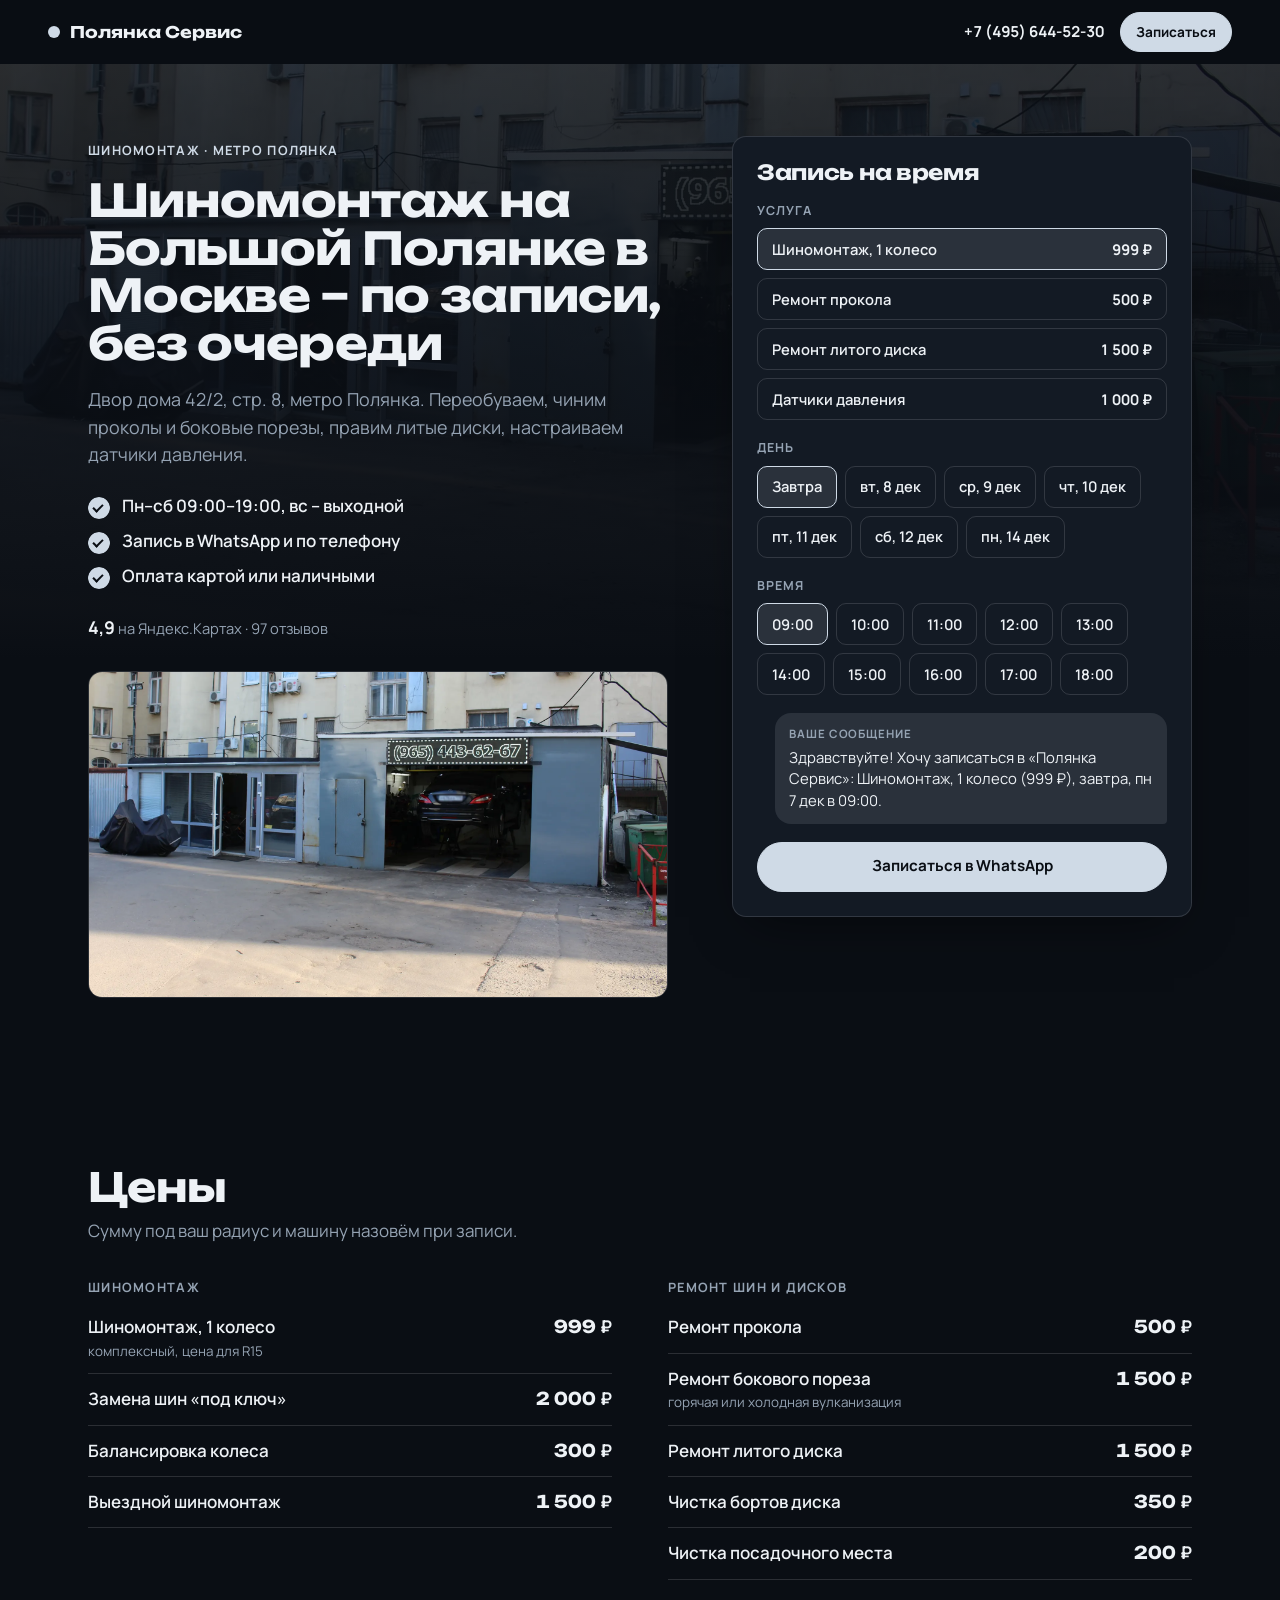
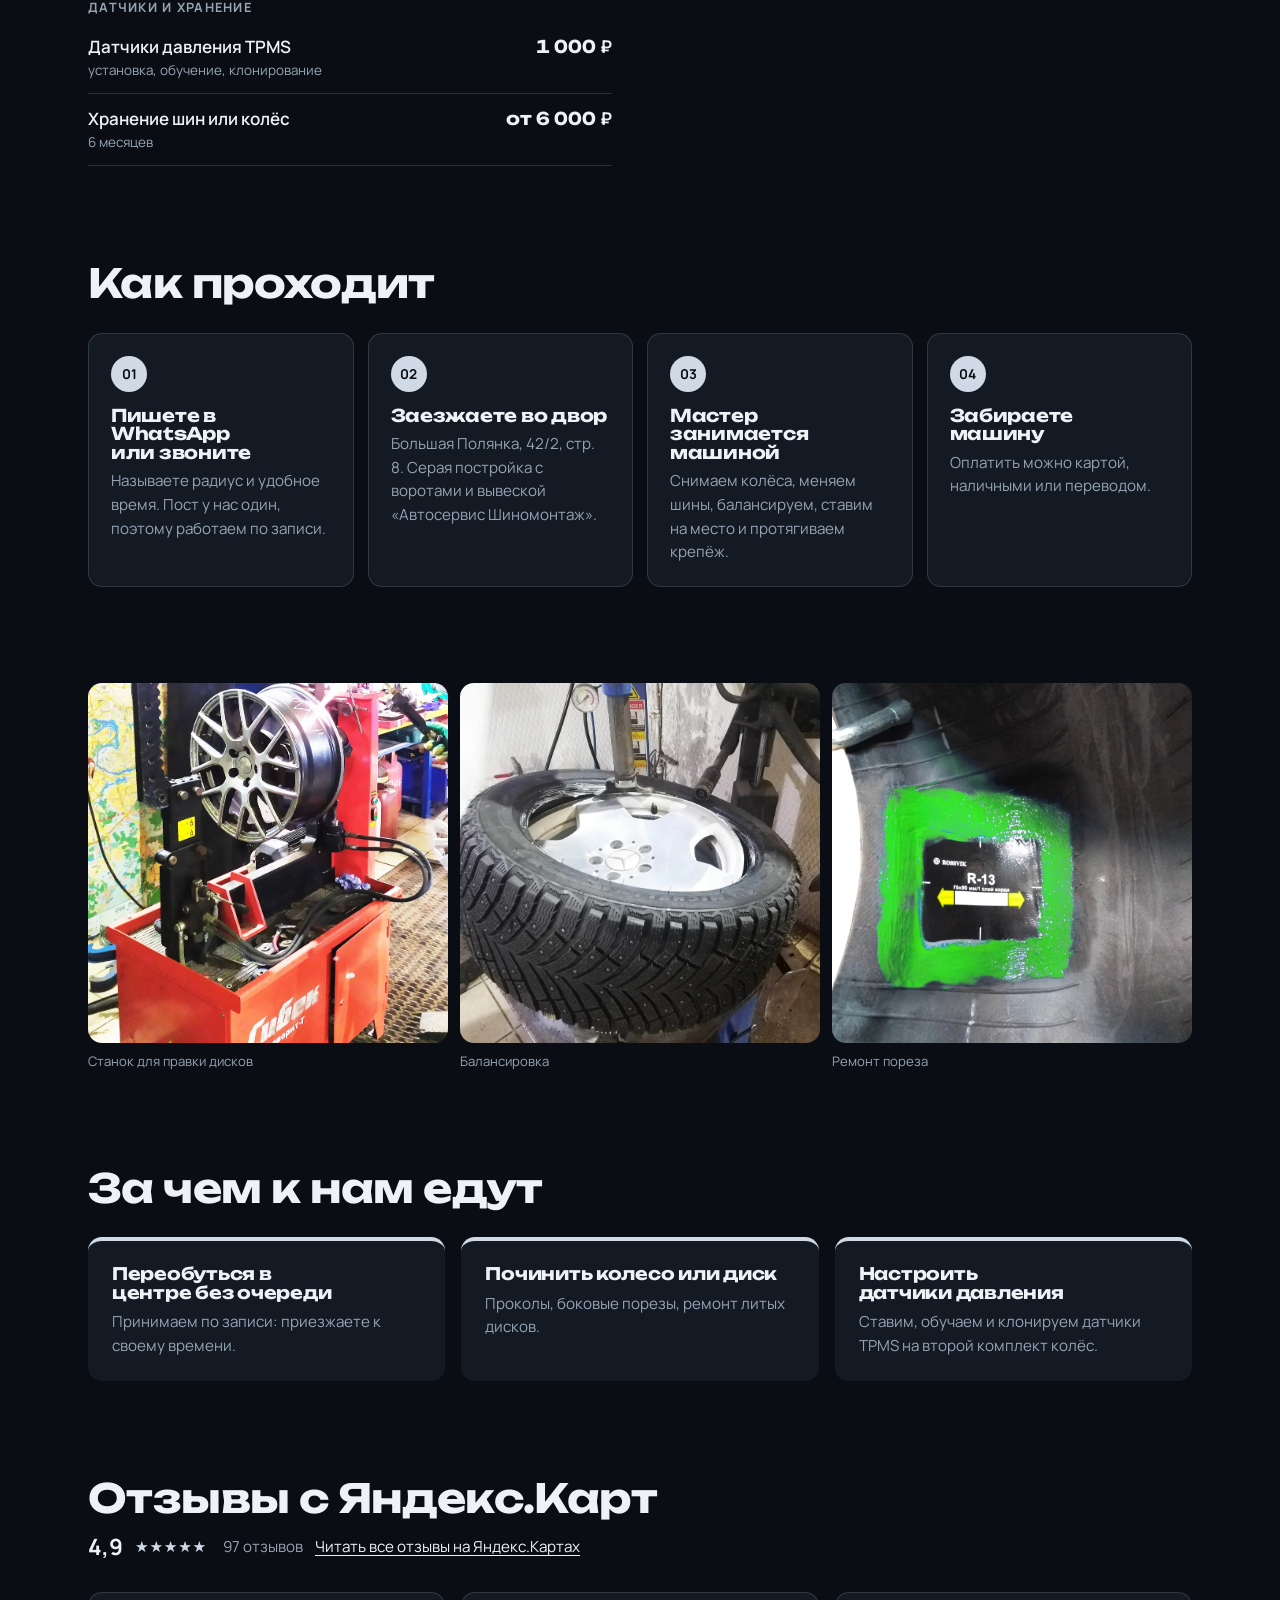
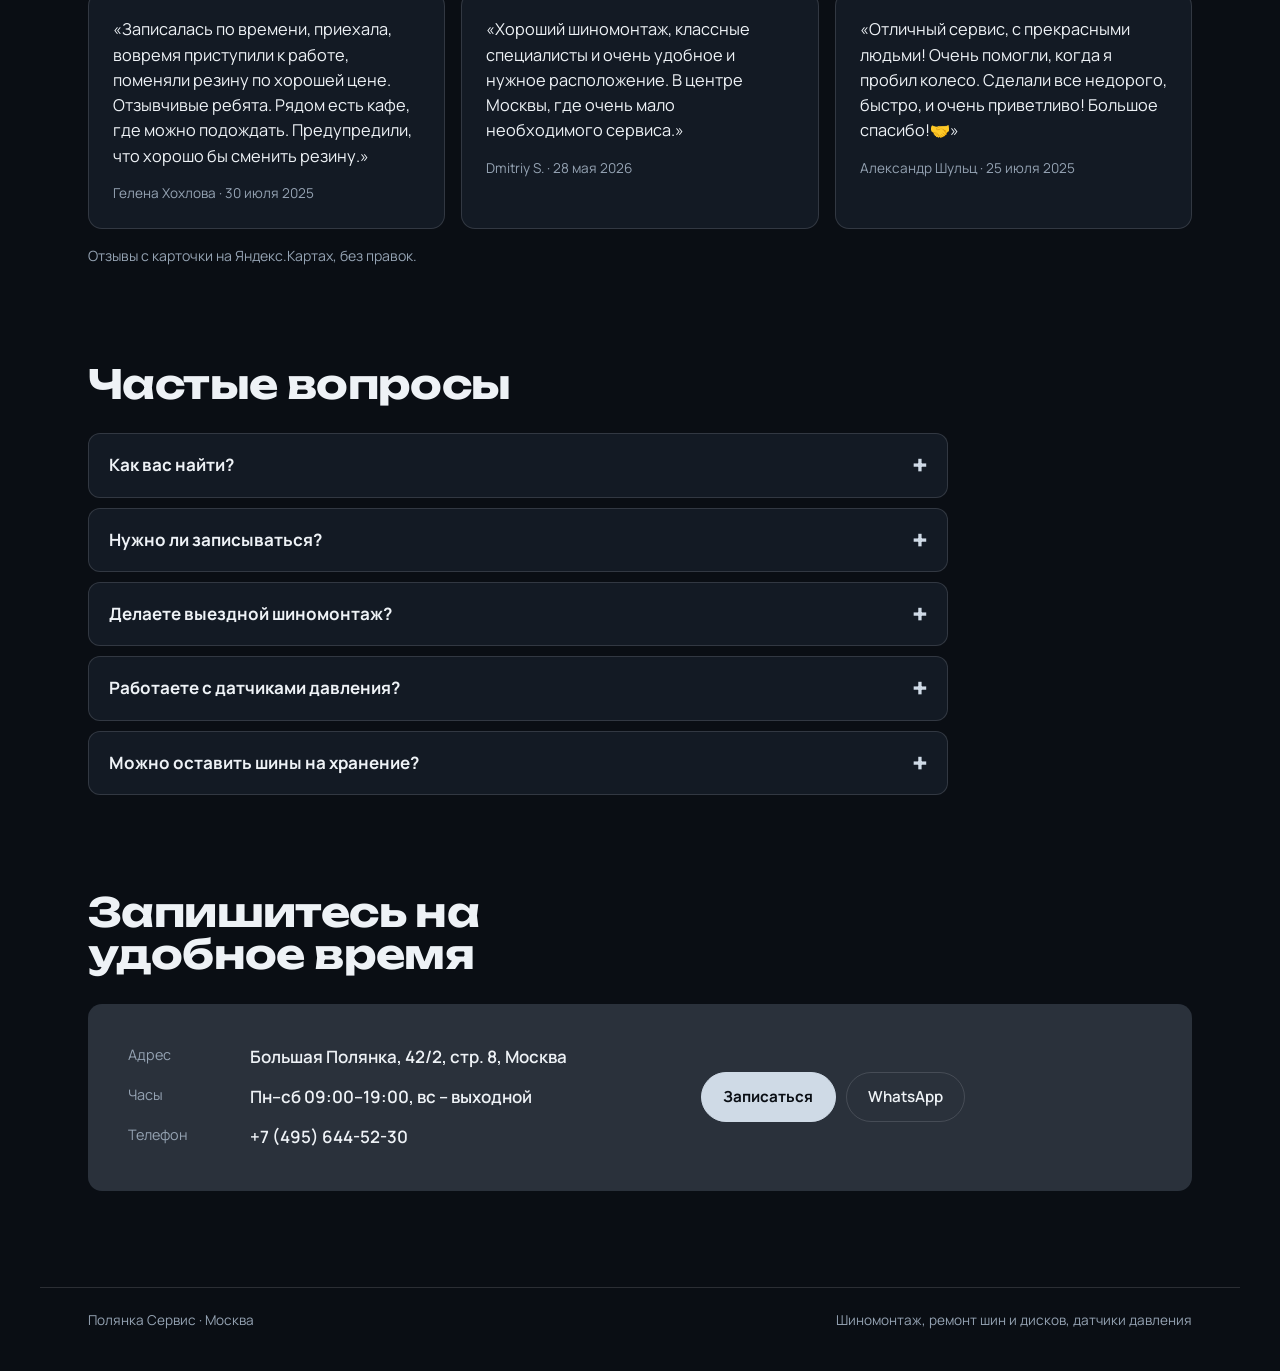
==== index.html @ c085aefa "Полянка Сервис: первая публикация демо" ====
<!doctype html>
<html lang="ru">
<head>
<meta charset="utf-8">
<meta name="robots" content="noindex, nofollow" data-publish>
<meta name="viewport" content="width=device-width, initial-scale=1, viewport-fit=cover">
<title>Полянка Сервис · Полянка, Москва</title>
<meta name="description" content="Двор дома 42/2, стр. 8, метро Полянка. Переобуваем, чиним проколы и боковые порезы, правим литые диски, настраиваем датчики давления.">
<meta property="og:type" content="website">
<meta property="og:title" content="Шиномонтаж на Большой Полянке в Москве – по записи, без очереди">
<meta property="og:description" content="Двор дома 42/2, стр. 8, метро Полянка. Переобуваем, чиним проколы и боковые порезы, правим литые диски, настраиваем датчики давления.">
<meta property="og:image" content="https://AllaUlyanova.github.io/polynka/assets/og.jpg">
<meta property="og:image:width" content="1200">
<meta property="og:image:height" content="630">
<meta property="og:url" content="https://AllaUlyanova.github.io/polynka/">
<link rel="preload" as="image" href="assets/hero.webp" fetchpriority="high">
<link rel="icon" href="data:image/svg+xml,%3Csvg xmlns=%27http://www.w3.org/2000/svg%27 viewBox=%270 0 32 32%27%3E%3Crect x=%276%27 y=%276%27 width=%2720%27 height=%2720%27 rx=%275%27 fill=%27%23cfdae6%27/%3E%3C/svg%3E">
<link rel="preload" as="font" type="font/woff2" href="assets/fonts/unbounded-cyrillic.woff2" crossorigin>
<link rel="preload" as="font" type="font/woff2" href="assets/fonts/manrope-cyrillic.woff2" crossorigin>
<link rel="stylesheet" href="assets/fonts/fonts.css">
<style>
:root { --c-canvas: #0a0e14; --c-surface: #131a24; --c-ink: #eef2f6; --c-ink-soft: #95a3b3; --c-accent: #cfdae6; --c-accent-ink: #0a0e14; --c-accent-deep: #cfdae6; --f-display: "Unbounded", "Arial Black", system-ui, sans-serif; --f-text: "Manrope", "Segoe UI", system-ui, sans-serif; --h1k: 0.8; }
</style>
<link rel="stylesheet" href="style-prod.css">
</head>
<body class="s-prod" id="top" data-wa="79654436267" data-tg="" data-max="">
<header class="s-bar" data-s-bar>
  <a class="s-bar__brand" href="#top"><i aria-hidden="true"></i>Полянка Сервис</a>
  <div class="s-bar__right">
    <a class="s-bar__tel" href="tel:+74956445230">+7 (495) 644-52-30</a>
    <a class="s-btn s-btn--sm" href="#widget">Записаться</a>
  </div>
</header>
<main>
  <section class="s-hero">
    <div class="s-hero__text">
      <p class="s-eyebrow">Шиномонтаж · метро Полянка</p>
      <h1>Шиномонтаж на Большой Полянке в Москве – по записи, без очереди</h1>
      <p class="s-lead">Двор дома 42/2, стр. 8, метро Полянка. Переобуваем, чиним проколы и боковые порезы, правим литые диски, настраиваем датчики давления.</p>
      <ul class="s-ticks"><li>Пн–сб 09:00–19:00, вс – выходной</li><li>Запись в WhatsApp и по телефону</li><li>Оплата картой или наличными</li></ul>
      <p class="s-rating"><b>4,9</b> на Яндекс.Картах · 97 отзывов</p>
      <figure class="s-hero__photo"><img class="" src="assets/hero.webp" alt="Двор и ворота шиномонтажа на Большой Полянке" loading="lazy" decoding="async"></figure>
    </div>
    <div class="s-hero__widget" id="widget"><form class="s-widget" data-s-booking data-days="7" data-closed="0" data-slots="09:00,10:00,11:00,12:00,13:00,14:00,15:00,16:00,17:00,18:00" data-message="Здравствуйте! Хочу записаться в «Полянка Сервис»: {услуга}, {день} в {время}." onsubmit="return false">
      <h2 class="s-widget__title">Запись на время</h2>
      <fieldset><legend>Услуга</legend>
        <div class="s-chips s-chips--col"><label class="s-chip s-chip--row"><input type="radio" name="svc" value="0" data-name="Шиномонтаж, 1 колесо" data-price="999" data-from="" data-min="" checked><span>Шиномонтаж, 1 колесо</span><b>999 ₽</b></label><label class="s-chip s-chip--row"><input type="radio" name="svc" value="1" data-name="Ремонт прокола" data-price="500" data-from="" data-min=""><span>Ремонт прокола</span><b>500 ₽</b></label><label class="s-chip s-chip--row"><input type="radio" name="svc" value="2" data-name="Ремонт литого диска" data-price="1500" data-from="" data-min=""><span>Ремонт литого диска</span><b>1 500 ₽</b></label><label class="s-chip s-chip--row"><input type="radio" name="svc" value="3" data-name="Датчики давления" data-price="1000" data-from="" data-min=""><span>Датчики давления</span><b>1 000 ₽</b></label></div>
      </fieldset>
      <fieldset><legend>День</legend><div class="s-chips" data-s-days></div></fieldset>
      <fieldset><legend>Время</legend><div class="s-chips" data-s-times></div></fieldset>
      <div class="s-bubble" aria-live="polite"><span class="s-bubble__label">Ваше сообщение</span><p data-s-bubble></p></div>
      <div class="s-send">
        <a class="s-btn s-btn--wide" data-s-msg="whatsapp" href="#">Записаться в WhatsApp</a>
        
      </div>
      <p class="s-send__note" data-s-copied hidden>Текст скопирован – вставьте его в чат.</p>
      
    </form></div>
    <figure class="s-hero__bg" aria-hidden="true"><img class="" src="assets/hero.webp" alt="Двор и ворота шиномонтажа на Большой Полянке" decoding="async" fetchpriority="high"></figure>
  </section>

  

  <section class="s-section s-reveal" id="prices">
    <header class="s-section__head"><h2>Цены</h2><p>Сумму под ваш радиус и машину назовём при записи.</p></header>
    <div class="s-board"><div class="s-board__group">
      <h3 class="s-board__title">Шиномонтаж</h3>
      <ul class="s-board__list">
        <li class="s-board__row"><span class="s-board__name">Шиномонтаж, 1 колесо<em>комплексный, цена для R15</em></span><span class="s-board__dots" aria-hidden="true"></span><span class="s-board__price">999 ₽</span></li>
        <li class="s-board__row"><span class="s-board__name">Замена шин «под ключ»</span><span class="s-board__dots" aria-hidden="true"></span><span class="s-board__price">2 000 ₽</span></li>
        <li class="s-board__row"><span class="s-board__name">Балансировка колеса</span><span class="s-board__dots" aria-hidden="true"></span><span class="s-board__price">300 ₽</span></li>
        <li class="s-board__row"><span class="s-board__name">Выездной шиномонтаж</span><span class="s-board__dots" aria-hidden="true"></span><span class="s-board__price">1 500 ₽</span></li>
      </ul>
    </div>
<div class="s-board__group">
      <h3 class="s-board__title">Ремонт шин и дисков</h3>
      <ul class="s-board__list">
        <li class="s-board__row"><span class="s-board__name">Ремонт прокола</span><span class="s-board__dots" aria-hidden="true"></span><span class="s-board__price">500 ₽</span></li>
        <li class="s-board__row"><span class="s-board__name">Ремонт бокового пореза<em>горячая или холодная вулканизация</em></span><span class="s-board__dots" aria-hidden="true"></span><span class="s-board__price">1 500 ₽</span></li>
        <li class="s-board__row"><span class="s-board__name">Ремонт литого диска</span><span class="s-board__dots" aria-hidden="true"></span><span class="s-board__price">1 500 ₽</span></li>
        <li class="s-board__row"><span class="s-board__name">Чистка бортов диска</span><span class="s-board__dots" aria-hidden="true"></span><span class="s-board__price">350 ₽</span></li>
        <li class="s-board__row"><span class="s-board__name">Чистка посадочного места</span><span class="s-board__dots" aria-hidden="true"></span><span class="s-board__price">200 ₽</span></li>
      </ul>
    </div>
<div class="s-board__group">
      <h3 class="s-board__title">Датчики и хранение</h3>
      <ul class="s-board__list">
        <li class="s-board__row"><span class="s-board__name">Датчики давления TPMS<em>установка, обучение, клонирование</em></span><span class="s-board__dots" aria-hidden="true"></span><span class="s-board__price">1 000 ₽</span></li>
        <li class="s-board__row"><span class="s-board__name">Хранение шин или колёс<em>6 месяцев</em></span><span class="s-board__dots" aria-hidden="true"></span><span class="s-board__price">от 6 000 ₽</span></li>
      </ul>
    </div></div>
    
  </section>

  <section class="s-section s-reveal">
    <header class="s-section__head"><h2>Как проходит</h2></header>
    <ol class="s-steps">
      <li class="s-steps__item"><span class="s-steps__n">01</span><h3>Пишете в WhatsApp или звоните</h3><p>Называете радиус и удобное время. Пост у нас один, поэтому работаем по записи.</p></li>
      <li class="s-steps__item"><span class="s-steps__n">02</span><h3>Заезжаете во двор</h3><p>Большая Полянка, 42/2, стр. 8. Серая постройка с воротами и вывеской «Автосервис Шиномонтаж».</p></li>
      <li class="s-steps__item"><span class="s-steps__n">03</span><h3>Мастер занимается машиной</h3><p>Снимаем колёса, меняем шины, балансируем, ставим на место и протягиваем крепёж.</p></li>
      <li class="s-steps__item"><span class="s-steps__n">04</span><h3>Забираете машину</h3><p>Оплатить можно картой, наличными или переводом.</p></li>
    </ol>
  </section>

  <section class="s-photos s-reveal" aria-label="Фото"><figure><img class="" src="assets/pravka.webp" alt="Литой диск на станке для правки" loading="lazy" decoding="async"><figcaption>Станок для правки дисков</figcaption></figure><figure><img class="" src="assets/balance.webp" alt="Колесо с шипованной шиной на станке" loading="lazy" decoding="async"><figcaption>Балансировка</figcaption></figure><figure><img class="" src="assets/zaplatka.webp" alt="Заплатка на боковом порезе изнутри шины" loading="lazy" decoding="async"><figcaption>Ремонт пореза</figcaption></figure></section>

  <section class="s-section s-reveal">
    <header class="s-section__head"><h2>За чем к нам едут</h2></header>
    <ul class="s-promises">
      <li><h3>Переобуться в центре без очереди</h3><p>Принимаем по записи: приезжаете к своему времени.</p></li>
      <li><h3>Починить колесо или диск</h3><p>Проколы, боковые порезы, ремонт литых дисков.</p></li>
      <li><h3>Настроить датчики давления</h3><p>Ставим, обучаем и клонируем датчики TPMS на второй комплект колёс.</p></li>
    </ul>
  </section>

  <section class="s-section s-reveal">
    <header class="s-section__head s-section__head--reviews"><h2>Отзывы с Яндекс.Карт</h2><p class="s-reviews__rating"><span class="s-reviews__num">4,9</span><span class="s-reviews__stars" style="--r: 4.9" aria-label="рейтинг 4,9 из 5"></span><span class="s-reviews__count">97 отзывов</span><a class="s-reviews__all" href="https://yandex.ru/maps/org/polyanka_service/1784262100/" target="_blank" rel="noopener">Читать все отзывы на Яндекс.Картах</a></p></header>
    <ul class="s-reviews">
      <li><blockquote>«Записалась по времени, приехала, вовремя приступили к работе, поменяли резину по хорошей цене. Отзывчивые ребята. Рядом есть кафе, где можно подождать. Предупредили, что хорошо бы сменить резину.»</blockquote><p class="s-reviews__who">Гелена Хохлова · 30 июля 2025</p></li>
      <li><blockquote>«Хороший шиномонтаж, классные специалисты и очень удобное и нужное расположение. В центре Москвы, где очень мало необходимого сервиса.»</blockquote><p class="s-reviews__who">Dmitriy S. · 28 мая 2026</p></li>
      <li><blockquote>«Отличный сервис, с прекрасными людьми! Очень помогли, когда я пробил колесо. Сделали все недорого, быстро, и очень приветливо! Большое спасибо!🤝»</blockquote><p class="s-reviews__who">Александр Шульц · 25 июля 2025</p></li>
    </ul>
    <p class="s-note">Отзывы с карточки на Яндекс.Картах, без правок.</p>
  </section>

  <section class="s-section s-reveal">
    <header class="s-section__head"><h2>Частые вопросы</h2></header>
    <div class="s-faq"><details><summary>Как вас найти?</summary><p>Улица Большая Полянка, 42/2, стр. 8, метро Полянка. Мы во дворе: серая постройка с воротами и вывеской «Автосервис Шиномонтаж». Как заехать, подскажем при записи.</p></details><details><summary>Нужно ли записываться?</summary><p>Да, лучше заранее: пост у нас один. Напишите в WhatsApp или позвоните.</p></details><details><summary>Делаете выездной шиномонтаж?</summary><p>Да, мобильный шиномонтаж приезжает к вам. Выезд – 1 500 ₽.</p></details><details><summary>Работаете с датчиками давления?</summary><p>Да: устанавливаем, обучаем, заменяем и клонируем датчики TPMS. Цена – 1 000 ₽.</p></details><details><summary>Можно оставить шины на хранение?</summary><p>Да, на 6 месяцев, от 6 000 ₽. Цена одна за шины и за колёса в сборе.</p></details></div>
  </section>

  <section class="s-section s-final s-reveal" id="contacts">
    <header class="s-section__head"><h2>Запишитесь на удобное время</h2></header>
    <div class="s-contacts">
      <dl>
        <div><dt>Адрес</dt><dd>Большая Полянка, 42/2, стр. 8, Москва</dd></div>
        <div><dt>Часы</dt><dd>Пн–сб 09:00–19:00, вс – выходной</dd></div>
        <div><dt>Телефон</dt><dd><a href="tel:+74956445230">+7 (495) 644-52-30</a></dd></div>
      </dl>
      <div class="s-contacts__actions">
        <a class="s-btn" href="#widget">Записаться</a>
        <a class="s-btn s-btn--ghost" data-s-msg="whatsapp" href="#">WhatsApp</a>
        
      </div>
    </div>
  </section>
</main>
<footer class="s-foot"><p>Полянка Сервис · Москва</p><p>Шиномонтаж, ремонт шин и дисков, датчики давления</p></footer>
<nav class="s-dock" aria-label="Быстрая связь"><a class="s-btn" href="#widget">Записаться</a><a class="s-btn s-btn--ghost" href="tel:+74956445230">Позвонить</a></nav>
<script src="style.js" defer></script>
</body>
</html>
---- assets/fonts/fonts.css ----
/* Самохостинг шрифтов: Manrope 400–700 (variable), Unbounded 500–700 (variable), кириллица + латиница. Источник: Google Fonts. */
/* cyrillic-ext */
@font-face {
  font-family: 'Manrope';
  font-style: normal;
  font-weight: 400 700;
  font-display: swap;
  src: url(manrope-cyrillic-ext.woff2) format('woff2');
  unicode-range: U+0460-052F, U+1C80-1C8A, U+20B4, U+2DE0-2DFF, U+A640-A69F, U+FE2E-FE2F;
}
/* cyrillic */
@font-face {
  font-family: 'Manrope';
  font-style: normal;
  font-weight: 400 700;
  font-display: swap;
  src: url(manrope-cyrillic.woff2) format('woff2');
  unicode-range: U+0301, U+0400-045F, U+0490-0491, U+04B0-04B1, U+2116;
}
/* latin-ext */
@font-face {
  font-family: 'Manrope';
  font-style: normal;
  font-weight: 400 700;
  font-display: swap;
  src: url(manrope-latin-ext.woff2) format('woff2');
  unicode-range: U+0100-02BA, U+02BD-02C5, U+02C7-02CC, U+02CE-02D7, U+02DD-02FF, U+0304, U+0308, U+0329, U+1D00-1DBF, U+1E00-1E9F, U+1EF2-1EFF, U+2020, U+20A0-20AB, U+20AD-20C0, U+2113, U+2C60-2C7F, U+A720-A7FF;
}
/* latin */
@font-face {
  font-family: 'Manrope';
  font-style: normal;
  font-weight: 400 700;
  font-display: swap;
  src: url(manrope-latin.woff2) format('woff2');
  unicode-range: U+0000-00FF, U+0131, U+0152-0153, U+02BB-02BC, U+02C6, U+02DA, U+02DC, U+0304, U+0308, U+0329, U+2000-206F, U+20AC, U+2122, U+2191, U+2193, U+2212, U+2215, U+FEFF, U+FFFD;
}
/* cyrillic-ext */
@font-face {
  font-family: 'Unbounded';
  font-style: normal;
  font-weight: 500 700;
  font-display: swap;
  src: url(unbounded-cyrillic-ext.woff2) format('woff2');
  unicode-range: U+0460-052F, U+1C80-1C8A, U+20B4, U+2DE0-2DFF, U+A640-A69F, U+FE2E-FE2F;
}
/* cyrillic */
@font-face {
  font-family: 'Unbounded';
  font-style: normal;
  font-weight: 500 700;
  font-display: swap;
  src: url(unbounded-cyrillic.woff2) format('woff2');
  unicode-range: U+0301, U+0400-045F, U+0490-0491, U+04B0-04B1, U+2116;
}
/* latin */
@font-face {
  font-family: 'Unbounded';
  font-style: normal;
  font-weight: 500 700;
  font-display: swap;
  src: url(unbounded-latin.woff2) format('woff2');
  unicode-range: U+0000-00FF, U+0131, U+0152-0153, U+02BB-02BC, U+02C6, U+02DA, U+02DC, U+0304, U+0308, U+0329, U+2000-206F, U+20AC, U+2122, U+2191, U+2193, U+2212, U+2215, U+FEFF, U+FFFD;
}
/* Знак рубля U+20BD в Unbounded лежит в latin-ext (118 КБ ради одного символа). Берём его из Manrope. */
@font-face {
  font-family: 'Unbounded';
  font-style: normal;
  font-weight: 500 700;
  font-display: swap;
  src: url(manrope-latin-ext.woff2) format('woff2');
  unicode-range: U+20BD;
}
---- style-prod.css ----
/* Стиль «Продающий»: лендинг под заявки. Главная деталь – калькулятор или онлайн-запись на первом экране
   и живое «сообщение-превью», которое уходит владельцу в мессенджер. Цвета и шрифты – из палитры ниши. */
*, *::before, *::after { box-sizing: border-box; }
:root {
  --hair: color-mix(in srgb, var(--c-ink) 14%, transparent);
  --tint: color-mix(in srgb, var(--c-accent) 12%, var(--c-surface));
  --wrap: 1200px; --gut: clamp(16px, 4vw, 48px);
  --r: 14px;
  --shadow: 0 18px 50px -18px color-mix(in srgb, #000 55%, transparent);
}
html { scroll-behavior: smooth; -webkit-text-size-adjust: 100%; overflow-x: clip; }
body { margin: 0; background: var(--c-canvas); color: var(--c-ink); font: 400 17px/1.55 var(--f-text); -webkit-font-smoothing: antialiased; }
img { display: block; max-width: 100%; }
a { color: inherit; }
h1, h2, h3 { font-family: var(--f-display); font-weight: 700; line-height: 1.06; margin: 0; letter-spacing: -.015em; text-wrap: balance; }
p { margin: 0; }
fieldset { border: 0; margin: 0; padding: 0; min-width: 0; }
:focus-visible { outline: 2px solid var(--c-accent); outline-offset: 3px; border-radius: 4px; }

.s-btn { display: inline-flex; align-items: center; justify-content: center; min-height: 50px; padding: 0 1.4em; border-radius: 999px;
  background: var(--c-accent); color: var(--c-accent-ink); font: 700 .95rem/1.1 var(--f-text); text-decoration: none; border: 1px solid var(--c-accent);
  text-align: center; transition: filter .2s ease, transform .2s ease; cursor: pointer; }
.s-btn:hover { filter: brightness(1.07); }
.s-btn:active { transform: translateY(1px); }
.s-btn--sm { min-height: 40px; padding: 0 1.1em; font-size: .85rem; }
.s-btn--ghost { background: transparent; color: var(--c-ink); border-color: var(--hair); font-weight: 600; }
.s-btn--wide { flex: 1; }

/* шапка */
.s-bar { position: sticky; top: 0; z-index: 30; display: flex; align-items: center; justify-content: space-between; gap: 16px;
  padding: 10px var(--gut); background: color-mix(in srgb, var(--c-canvas) 88%, transparent); -webkit-backdrop-filter: blur(10px); backdrop-filter: blur(10px); }
.s-bar.is-scrolled { box-shadow: 0 1px 0 var(--hair); }
.s-bar__brand { font: 700 1rem/1 var(--f-display); text-decoration: none; display: inline-flex; align-items: center; gap: .6em; min-height: 44px; white-space: nowrap; min-width: 0; }
.s-bar__brand i { width: .75em; height: .75em; border-radius: 50%; background: var(--c-accent); }
.s-bar__right { display: flex; align-items: center; gap: 16px; }
.s-bar__tel { text-decoration: none; font-weight: 700; font-size: .95rem; font-variant-numeric: tabular-nums; }

main { max-width: var(--wrap); margin: 0 auto; padding: 0 var(--gut); }

/* первый экран: текст слева, виджет справа, фото ниши – приглушённым фоном */
.s-hero { position: relative; display: grid; grid-template-columns: minmax(0, 1fr) minmax(0, 460px); gap: clamp(28px, 5vw, 64px); align-items: start;
  padding: clamp(32px, 6vw, 72px) 0 clamp(40px, 6vw, 72px); isolation: isolate; }
.s-hero__bg { position: absolute; z-index: -1; margin: 0; top: 0; left: calc(50% - 50vw); width: 100vw; height: min(78%, 620px); overflow: hidden; }
.s-hero__bg img { width: 100%; height: 100%; object-fit: cover; opacity: .3; filter: saturate(.85); }
.s-hero__bg::after { content: ""; position: absolute; inset: 0; background: linear-gradient(180deg, color-mix(in srgb, var(--c-canvas) 40%, transparent), var(--c-canvas) 96%); }
/* фото бизнеса крупно в левой колонке: владелец узнаёт своё место с первого экрана */
.s-hero__photo { margin: 30px 0 0; }
.s-hero__photo img { width: 100%; aspect-ratio: 16 / 9; object-fit: cover; border-radius: var(--r); border: 1px solid var(--hair); }
.s-hero__photo figcaption { margin-top: 8px; font-size: .84rem; color: var(--c-ink-soft); }
.s-eyebrow { display: inline-block; font-size: .8rem; font-weight: 700; letter-spacing: .1em; text-transform: uppercase; color: var(--c-accent-deep, var(--c-accent)); margin-bottom: 16px; }
.s-hero h1 { font-size: calc(clamp(2.1rem, 4.4vw, 3.7rem) * var(--h1k, 1)); overflow-wrap: break-word; hyphens: auto; }
.s-lead { margin-top: 18px; font-size: 1.12rem; color: var(--c-ink-soft); max-width: 32em; }
.s-ticks { list-style: none; margin: 26px 0 0; padding: 0; display: grid; gap: 12px; }
.s-ticks li { position: relative; padding-left: 34px; font-weight: 600; line-height: 1.35; }
.s-ticks li::before { content: ""; position: absolute; left: 0; top: .1em; width: 22px; height: 22px; border-radius: 50%; background: var(--c-accent);
  -webkit-mask: radial-gradient(circle, #000 0 100%); }
.s-ticks li::after { content: ""; position: absolute; left: 7px; top: calc(.1em + 5px); width: 6px; height: 10px; border: solid var(--c-accent-ink); border-width: 0 2px 2px 0; transform: rotate(45deg); }
.s-rating { margin-top: 26px; font-size: .92rem; color: var(--c-ink-soft); }
.s-rating b { color: var(--c-ink); font-size: 1.1rem; }

/* виджет */
.s-hero__widget { position: sticky; top: 76px; }
.s-widget { background: var(--c-surface); border-radius: var(--r); padding: 24px; box-shadow: var(--shadow); display: grid; gap: 18px; border: 1px solid var(--hair); }
.s-widget__title { font-size: 1.3rem; }
.s-widget legend, .s-range label { font-size: .78rem; font-weight: 700; letter-spacing: .08em; text-transform: uppercase; color: var(--c-ink-soft); margin-bottom: 8px; padding: 0; }
.s-chips { display: flex; flex-wrap: wrap; gap: 8px; }
.s-chips--col { flex-direction: column; flex-wrap: nowrap; }
.s-chip { position: relative; display: inline-flex; align-items: center; gap: 10px; min-height: 42px; padding: 8px 14px; border-radius: 10px; border: 1px solid var(--hair);
  cursor: pointer; font-size: .92rem; font-weight: 600; transition: border-color .15s ease, background-color .15s ease; }
.s-chip--row { justify-content: space-between; }
.s-chip--row b { font-weight: 700; white-space: nowrap; font-variant-numeric: tabular-nums; }
.s-chip--row b small { font-weight: 500; color: var(--c-ink-soft); }
.s-chip__p { font-weight: 500; font-size: .8rem; color: var(--c-ink-soft); white-space: nowrap; }
.s-chip input { position: absolute; opacity: 0; pointer-events: none; }
.s-chip:has(input:checked) { border-color: var(--c-accent); background: var(--tint); }
.s-chip:has(input:focus-visible) { outline: 2px solid var(--c-accent); outline-offset: 2px; }
.s-chip[aria-disabled="true"] { opacity: .4; cursor: default; }
.s-check { display: flex; align-items: center; gap: 10px; font-weight: 600; font-size: .92rem; cursor: pointer; }
.s-check input { width: 20px; height: 20px; accent-color: var(--c-accent); }
.s-check b { margin-left: auto; font-variant-numeric: tabular-nums; }
.s-range { display: grid; gap: 6px; }
.s-range label { display: flex; justify-content: space-between; margin: 0; }
.s-range label b { color: var(--c-ink); font-size: 1rem; font-weight: 700; letter-spacing: 0; text-transform: none; font-variant-numeric: tabular-nums; }
.s-range input { width: 100%; accent-color: var(--c-accent); height: 28px; }
.s-total { display: flex; align-items: baseline; justify-content: space-between; gap: 12px; padding-top: 14px; border-top: 1px solid var(--hair); }
.s-total span { color: var(--c-ink-soft); font-weight: 600; }
.s-total b { font: 700 1.9rem/1 var(--f-display); font-variant-numeric: tabular-nums; color: var(--c-accent); }

/* сообщение-превью: пузырь чата */
.s-bubble { position: relative; background: var(--tint); border-radius: 16px 16px 4px 16px; padding: 12px 14px; margin-left: 18px; }
.s-bubble__label { display: block; font-size: .72rem; font-weight: 700; letter-spacing: .08em; text-transform: uppercase; color: var(--c-ink-soft); margin-bottom: 4px; }
.s-bubble p { font-size: .93rem; line-height: 1.45; }
.s-send { display: flex; gap: 8px; }
.s-send__note { font-size: .82rem; color: var(--c-accent-deep, var(--c-accent)); }
.s-demo { font-size: .78rem; color: var(--c-ink-soft); }

/* секции */
.s-section { padding: clamp(56px, 8vw, 96px) 0 0; }
.s-section__head { display: grid; gap: 10px; margin-bottom: 28px; max-width: 46em; }
.s-section__head h2 { font-size: clamp(1.7rem, 3.2vw, 2.5rem); }
.s-section__head p { color: var(--c-ink-soft); }
.s-note { margin-top: 16px; font-size: .88rem; color: var(--c-ink-soft); max-width: 52em; }

.s-incl { display: grid; grid-template-columns: 1fr 1fr; gap: 16px; }
.s-incl > div { background: var(--c-surface); border-radius: var(--r); padding: 26px; border: 1px solid var(--hair); }
.s-incl > div:first-child { background: var(--tint); border-color: transparent; }
.s-incl h3 { font-size: 1.1rem; margin-bottom: 14px; }
.s-incl ul { margin: 0; padding-left: 1.1em; display: grid; gap: 8px; }

.s-board { display: grid; grid-template-columns: repeat(auto-fit, minmax(min(100%, 420px), 1fr)); gap: 12px 56px; }
.s-board__title { font: 700 .8rem var(--f-text); letter-spacing: .1em; text-transform: uppercase; color: var(--c-ink-soft); margin: 6px 0; }
.s-board__list { list-style: none; margin: 0; padding: 0; }
.s-board__row { display: flex; align-items: baseline; gap: 10px; padding: 12px 0; border-bottom: 1px solid var(--hair); }
.s-board__name { font-weight: 600; }
.s-board__name em { display: block; font-style: normal; font-size: .84rem; color: var(--c-ink-soft); font-weight: 400; }
.s-board__dots { flex: 1; }
.s-board__price { font: 700 1.1rem/1 var(--f-display); font-variant-numeric: tabular-nums; white-space: nowrap; }
.s-board__price small { font: 500 .78rem var(--f-text); color: var(--c-ink-soft); }

.s-steps { list-style: none; margin: 0; padding: 0; display: grid; grid-template-columns: repeat(auto-fit, minmax(min(100%, 170px), 1fr)); gap: 14px; }
.s-steps__item { background: var(--c-surface); border-radius: var(--r); padding: 22px; border: 1px solid var(--hair); }
.s-steps__n { display: inline-grid; place-items: center; width: 36px; height: 36px; border-radius: 50%; background: var(--c-accent); color: var(--c-accent-ink); font: 700 .85rem var(--f-text); }
.s-steps h3 { font-size: 1.1rem; margin-top: 14px; overflow-wrap: anywhere; hyphens: auto; }
.s-steps__item { min-width: 0; }
.s-steps p { margin-top: 8px; color: var(--c-ink-soft); font-size: .95rem; }

.s-photos { display: grid; grid-template-columns: repeat(3, 1fr); gap: 12px; padding-top: clamp(56px, 8vw, 96px); }
.s-photos figure { margin: 0; }
.s-photos img { width: 100%; aspect-ratio: 1 / 1; object-fit: cover; border-radius: var(--r); }
.s-photos figcaption { font-size: .82rem; color: var(--c-ink-soft); margin-top: 8px; }

.s-promises { list-style: none; margin: 0; padding: 0; display: grid; grid-template-columns: repeat(auto-fit, minmax(min(100%, 260px), 1fr)); gap: 16px; }
.s-promises li { border-radius: var(--r); padding: 24px; background: var(--c-surface); border-top: 4px solid var(--c-accent); display: grid; gap: 8px; align-content: start; }
.s-promises h3 { font-size: 1.08rem; }
.s-promises p { color: var(--c-ink-soft); font-size: .95rem; }

.s-reviews { list-style: none; margin: 0; padding: 0; display: grid; grid-template-columns: repeat(auto-fit, minmax(min(100%, 280px), 1fr)); gap: 16px; }
.s-reviews li { background: var(--c-surface); border-radius: var(--r); padding: 24px; display: grid; gap: 14px; align-content: start; border: 1px solid var(--hair); }
.s-reviews blockquote { margin: 0; font-size: 1.02rem; }
.s-reviews__who { font-size: .85rem; color: var(--c-ink-soft); }
.s-section__head--reviews { max-width: none; }
.s-reviews__rating { display: flex; flex-wrap: wrap; align-items: center; gap: 6px 12px; color: var(--c-ink-soft); font-size: .95rem; }
.s-reviews__num { font-weight: 700; font-size: 1.4rem; color: var(--c-ink); }
.s-reviews__stars { --r: 5; display: inline-block; width: 5em; height: 1em; font-size: .95rem; line-height: 1; letter-spacing: .05em; white-space: nowrap; color: color-mix(in srgb, var(--c-ink) 18%, transparent); position: relative; }
.s-reviews__stars::before { content: "★★★★★"; }
.s-reviews__stars::after { content: "★★★★★"; position: absolute; inset: 0; width: calc(var(--r) / 5 * 100%); overflow: hidden; color: var(--c-accent); }
.s-reviews__all { color: var(--c-ink); text-underline-offset: 3px; }
.s-reviews__all:hover { color: var(--c-accent-deep, var(--c-accent)); }

.s-faq { display: grid; gap: 10px; max-width: 860px; }
.s-faq details { background: var(--c-surface); border-radius: 12px; border: 1px solid var(--hair); }
.s-faq summary { cursor: pointer; list-style: none; padding: 18px 52px 18px 20px; font-weight: 700; position: relative; }
.s-faq summary::-webkit-details-marker { display: none; }
.s-faq summary::after { content: "+"; position: absolute; right: 20px; top: 50%; transform: translateY(-50%); font: 700 1.4rem/1 var(--f-display); color: var(--c-accent); }
.s-faq details[open] summary::after { content: "–"; }
.s-faq details p { padding: 0 20px 18px; color: var(--c-ink-soft); }

.s-contacts { display: grid; grid-template-columns: 1.2fr 1fr; gap: 32px; background: var(--tint); border-radius: var(--r); padding: clamp(22px, 4vw, 40px); align-items: center; }
.s-contacts dl { margin: 0; display: grid; gap: 14px; }
.s-contacts dl div { display: grid; grid-template-columns: 110px 1fr; gap: 12px; }
.s-contacts dt { color: var(--c-ink-soft); font-size: .9rem; }
.s-contacts dd { margin: 0; font-weight: 600; }
.s-contacts dd a { text-decoration: none; }
.s-contacts__actions { display: flex; flex-wrap: wrap; gap: 10px; }

.s-foot { max-width: var(--wrap); margin: clamp(56px, 8vw, 96px) auto 0; padding: 22px var(--gut) 40px; border-top: 1px solid var(--hair);
  display: flex; justify-content: space-between; gap: 16px; font-size: .85rem; color: var(--c-ink-soft); flex-wrap: wrap; }
.s-dock { display: none; }
.s-slot { border-bottom: 1px dashed currentColor; opacity: .75; white-space: nowrap; }

@media (prefers-reduced-motion: no-preference) {
  .s-reveal { opacity: 0; transform: translateY(14px); transition: opacity .5s ease, transform .5s cubic-bezier(.2, .7, .2, 1); }
  .s-reveal.is-in { opacity: 1; transform: none; }
  .s-hero__text, .s-hero__widget { animation: s-rise .6s cubic-bezier(.2, .7, .2, 1) both; }
  .s-hero__widget { animation-delay: .1s; }
}
@keyframes s-rise { from { opacity: 0; transform: translateY(12px); } }

@media (max-width: 960px) {
  .s-hero { grid-template-columns: 1fr; }
  .s-hero__widget { position: static; }
  .s-hero__bg { height: 420px; }
  .s-hero__photo { display: none; }
  .s-incl, .s-contacts { grid-template-columns: 1fr; }
}
@media (max-width: 640px) {
  body { font-size: 16px; padding-bottom: 76px; }
  .s-bar__tel { display: none; }
  .s-bar { gap: 10px; }
  .s-bar__brand { font-size: .92rem; overflow: hidden; text-overflow: ellipsis; }
  .s-bar .s-btn--sm { white-space: nowrap; font-size: .78rem; padding: 0 .8em; flex-shrink: 0; }
  .s-widget { padding: 18px; }
  .s-steps { grid-template-columns: 1fr; }
  .s-photos { grid-template-columns: 1fr 1fr; }
  .s-photos figure:first-child { grid-column: 1 / -1; }
  .s-photos figure:first-child img { aspect-ratio: 16 / 10; }
  .s-contacts dl div { grid-template-columns: 1fr; gap: 2px; }
  .s-send { flex-direction: column; }
  .s-dock { display: flex; gap: 8px; position: fixed; z-index: 40; left: 0; right: 0; bottom: 0; padding: 10px 12px calc(10px + env(safe-area-inset-bottom));
    background: color-mix(in srgb, var(--c-canvas) 92%, transparent); -webkit-backdrop-filter: blur(10px); backdrop-filter: blur(10px); box-shadow: 0 -1px 0 var(--hair); }
  .s-dock .s-btn { flex: 1; min-height: 48px; font-size: .88rem; padding: 0 .9em; white-space: nowrap; }
  .s-dock .s-btn:first-child { flex: 1.7; }
}
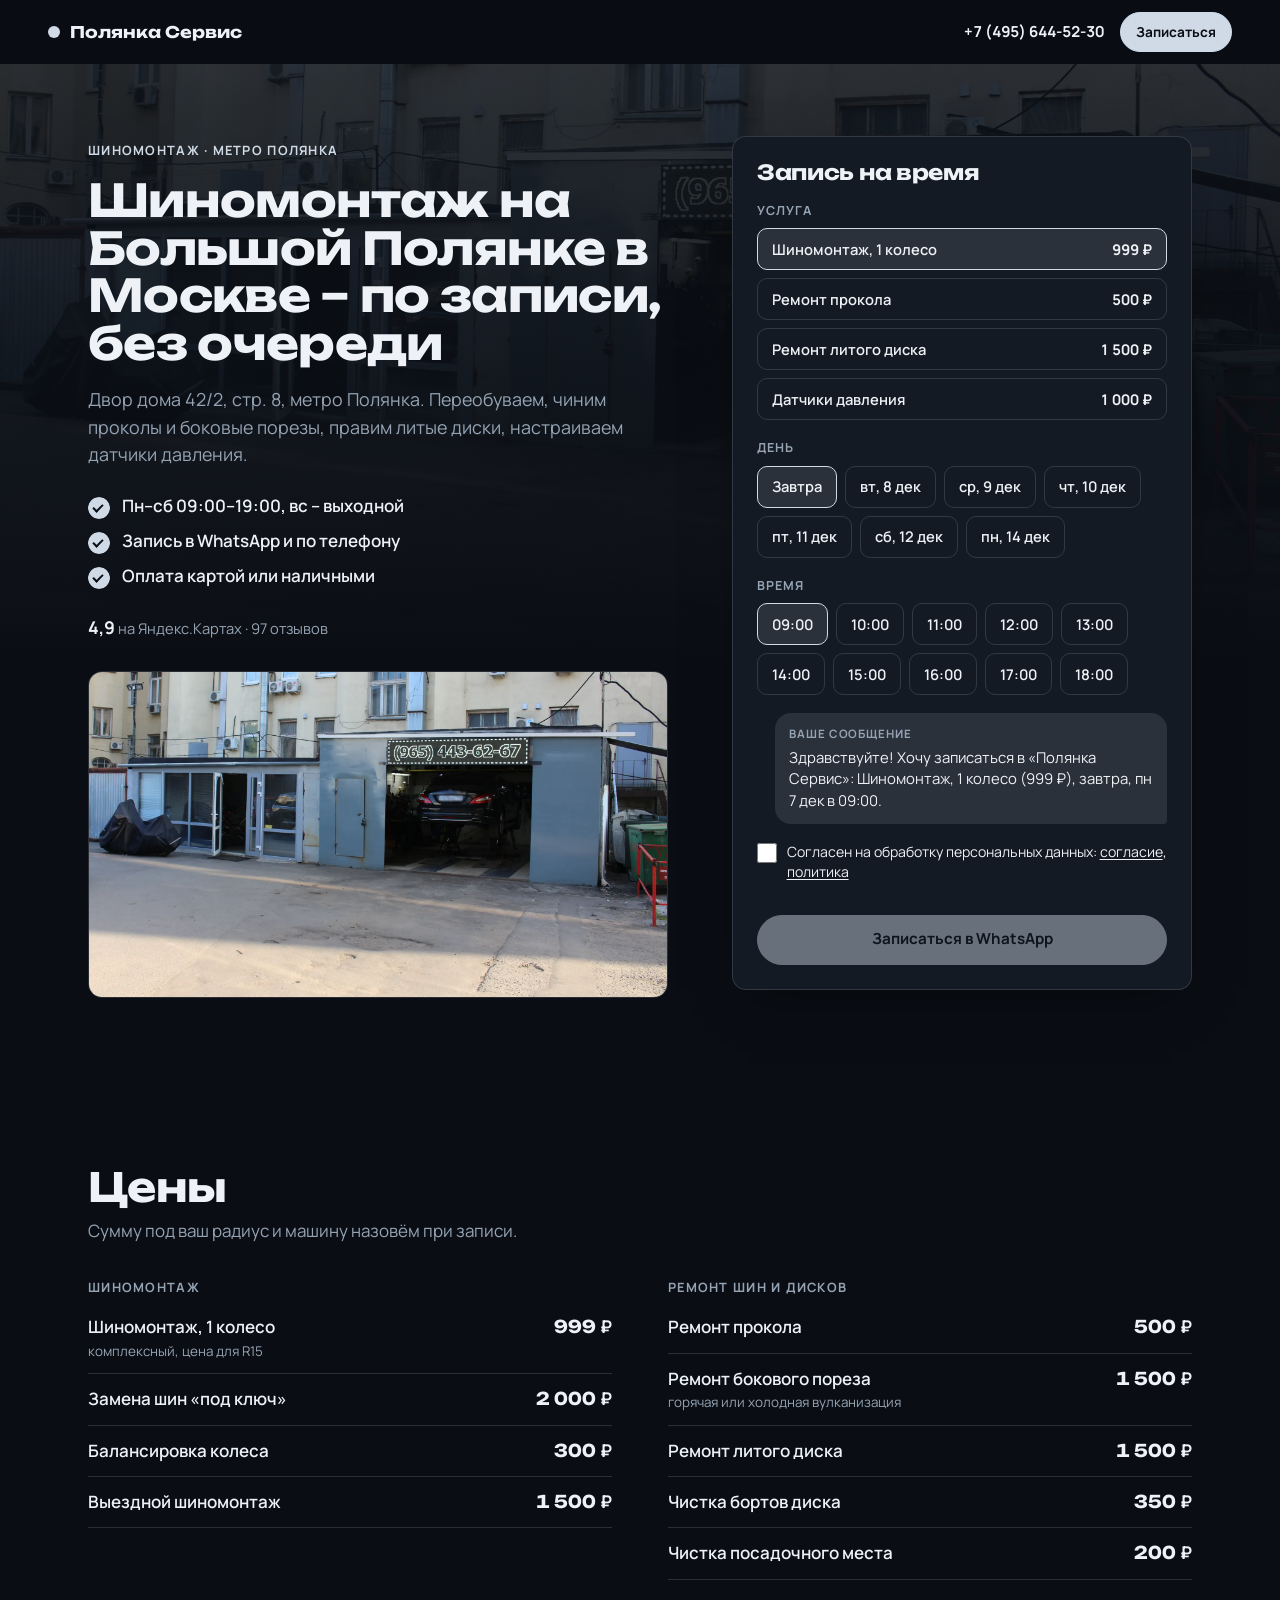
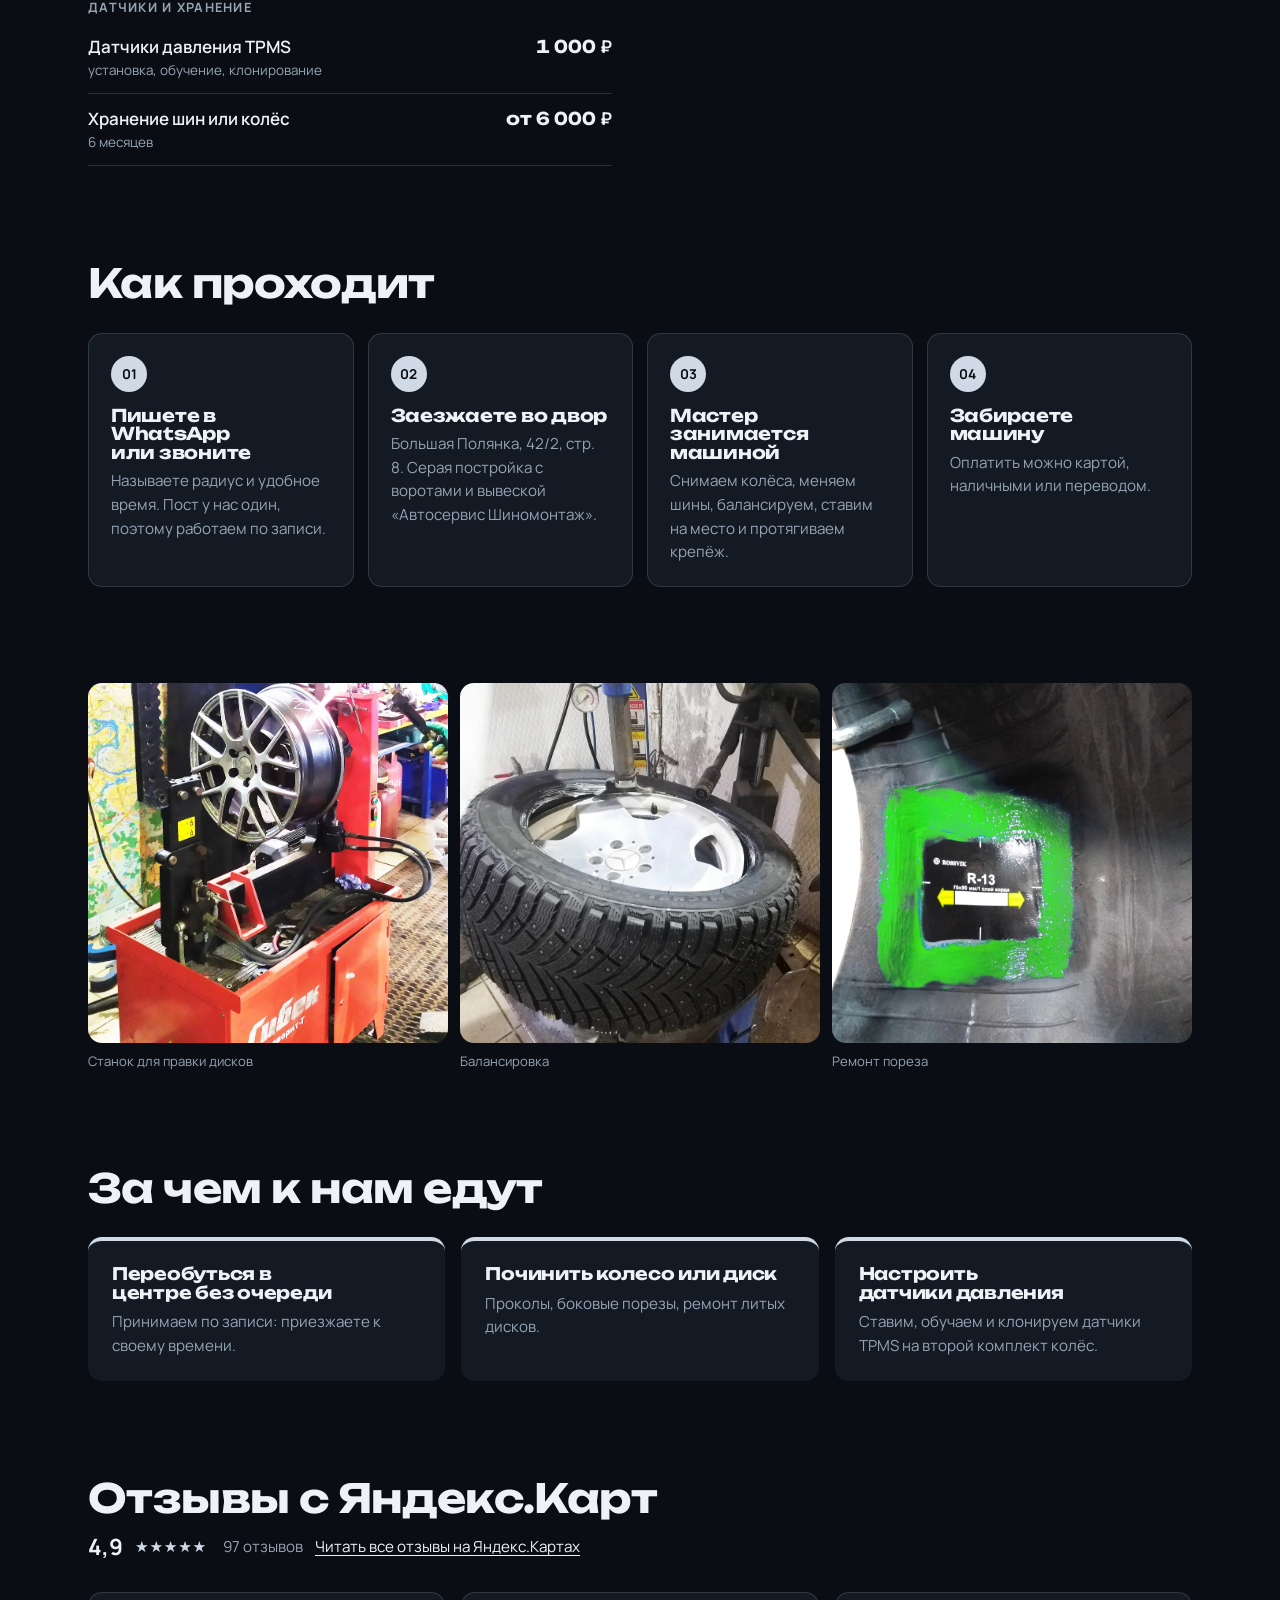
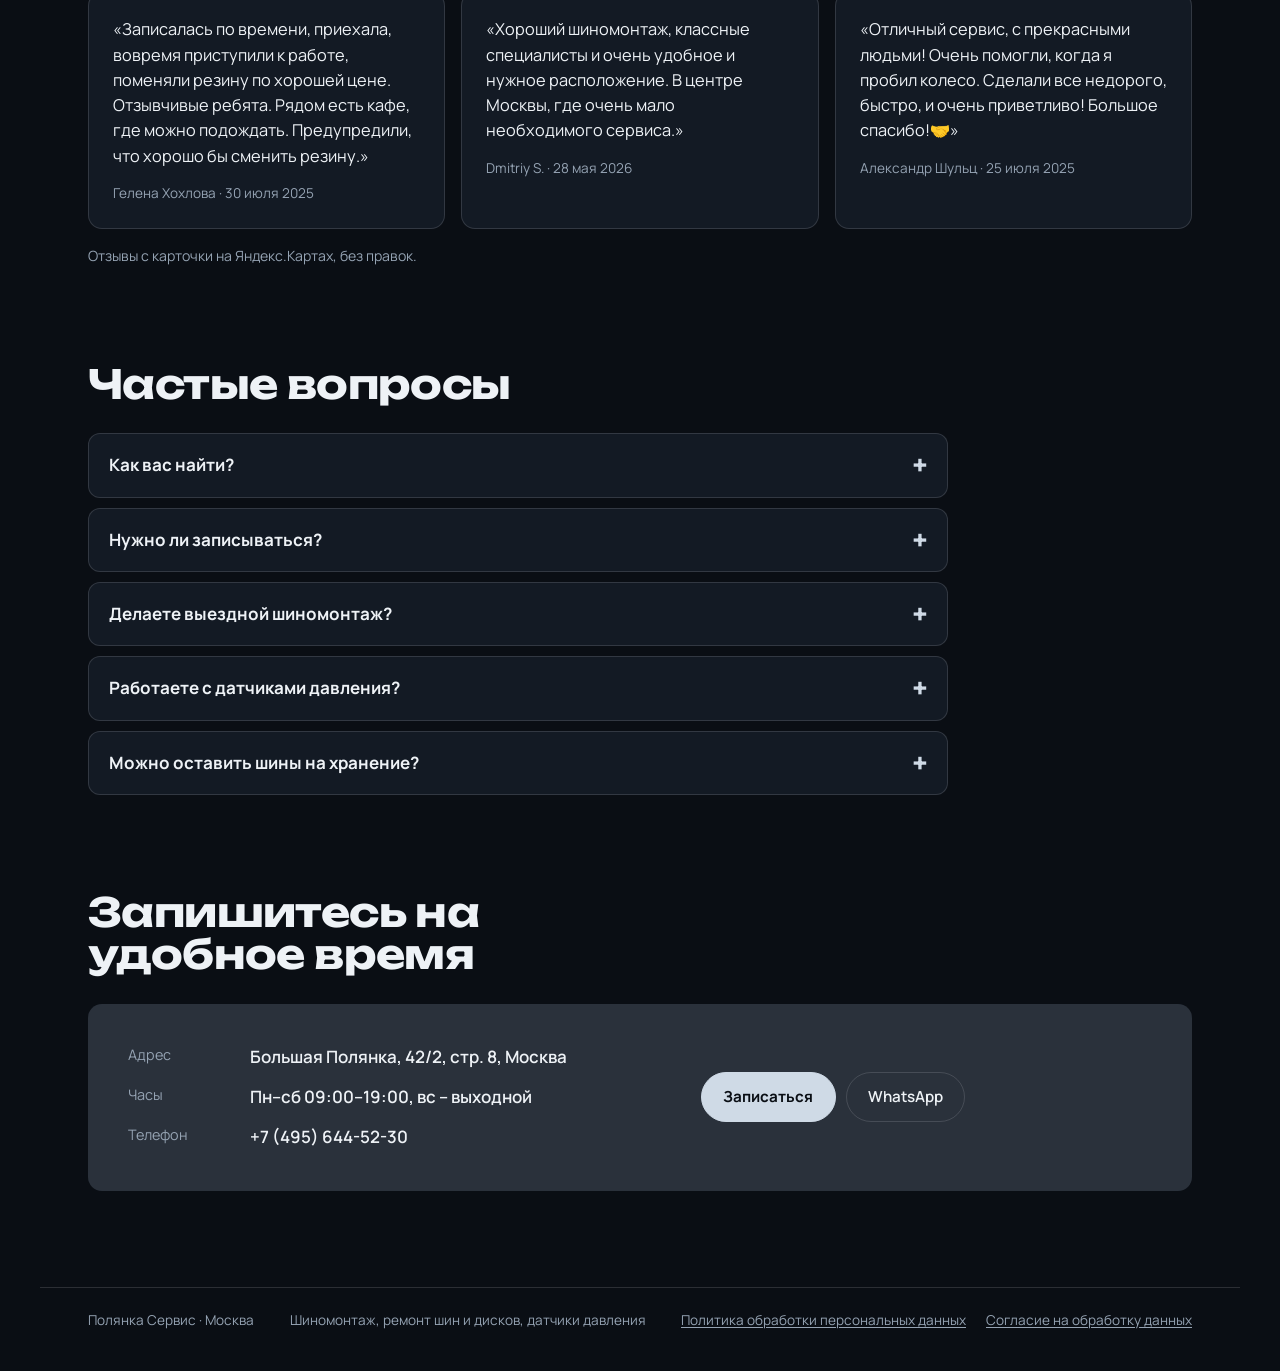
==== commit a4e99848: "152-ФЗ: согласие в форме, политика и согласие, ссылки в подвале" ====
--- a/index.html
+++ b/index.html
@@ -9,10 +9,10 @@
 <meta property="og:type" content="website">
 <meta property="og:title" content="Шиномонтаж на Большой Полянке в Москве – по записи, без очереди">
 <meta property="og:description" content="Двор дома 42/2, стр. 8, метро Полянка. Переобуваем, чиним проколы и боковые порезы, правим литые диски, настраиваем датчики давления.">
-<meta property="og:image" content="https://AllaUlyanova.github.io/polynka/assets/og.jpg">
+<meta property="og:image" content="https://AllaUlyanova.github.io/polyanka/assets/og.jpg">
 <meta property="og:image:width" content="1200">
 <meta property="og:image:height" content="630">
-<meta property="og:url" content="https://AllaUlyanova.github.io/polynka/">
+<meta property="og:url" content="https://AllaUlyanova.github.io/polyanka/">
 <link rel="preload" as="image" href="assets/hero.webp" fetchpriority="high">
 <link rel="icon" href="data:image/svg+xml,%3Csvg xmlns=%27http://www.w3.org/2000/svg%27 viewBox=%270 0 32 32%27%3E%3Crect x=%276%27 y=%276%27 width=%2720%27 height=%2720%27 rx=%275%27 fill=%27%23cfdae6%27/%3E%3C/svg%3E">
 <link rel="preload" as="font" type="font/woff2" href="assets/fonts/unbounded-cyrillic.woff2" crossorigin>
@@ -49,8 +49,9 @@
       <fieldset><legend>День</legend><div class="s-chips" data-s-days></div></fieldset>
       <fieldset><legend>Время</legend><div class="s-chips" data-s-times></div></fieldset>
       <div class="s-bubble" aria-live="polite"><span class="s-bubble__label">Ваше сообщение</span><p data-s-bubble></p></div>
+      <label class="s-consent"><input type="checkbox" name="consent" data-s-consent><span>Согласен на обработку персональных данных: <a href="consent.html" target="_blank" rel="noopener">согласие</a>, <a href="privacy.html" target="_blank" rel="noopener">политика</a></span></label>
       <div class="s-send">
-        <a class="s-btn s-btn--wide" data-s-msg="whatsapp" href="#">Записаться в WhatsApp</a>
+        <a class="s-btn s-btn--wide" data-s-msg="whatsapp" data-s-needs-consent aria-disabled="true" href="#">Записаться в WhatsApp</a>
         
       </div>
       <p class="s-send__note" data-s-copied hidden>Текст скопирован – вставьте его в чат.</p>
@@ -144,7 +145,7 @@
     </div>
   </section>
 </main>
-<footer class="s-foot"><p>Полянка Сервис · Москва</p><p>Шиномонтаж, ремонт шин и дисков, датчики давления</p></footer>
+<footer class="s-foot"><p>Полянка Сервис · Москва</p><p>Шиномонтаж, ремонт шин и дисков, датчики давления</p><p class="s-foot__legal"><a href="privacy.html">Политика обработки персональных данных</a><a href="consent.html">Согласие на обработку данных</a></p></footer>
 <nav class="s-dock" aria-label="Быстрая связь"><a class="s-btn" href="#widget">Записаться</a><a class="s-btn s-btn--ghost" href="tel:+74956445230">Позвонить</a></nav>
 <script src="style.js" defer></script>
 </body>
--- a/style-prod.css
+++ b/style-prod.css
@@ -201,3 +201,61 @@
   .s-dock .s-btn { flex: 1; min-height: 48px; font-size: .88rem; padding: 0 .9em; white-space: nowrap; }
   .s-dock .s-btn:first-child { flex: 1.7; }
 }
+/* широкий экран: начало */
+@media (min-width: 1700px) {
+  /* размер шрифта привязан к экрану: по ширине, но не больше, чем позволяет высота – первый экран остаётся целым */
+  html { font-size: max(16px, min(.9375vw, 1.9vh)); }
+  :root { --wrap: 82rem; --gut: 3rem; }
+  body { font-size: 1.0625rem; }
+  .s-bar { padding-inline: max(var(--gut), calc((100% - var(--wrap)) / 2 + var(--gut))); }
+  .s-btn { min-height: 3rem; }
+  .s-btn--sm { min-height: 2.5rem; }
+  .s-hero { gap: 4.5rem; padding: 4.5rem 0 3.5rem; }
+  .s-section { padding-top: 5.5rem; }
+  .s-photos { padding-top: 5.5rem; gap: .9rem; }
+  .s-photos + .s-section { padding-top: 6.5rem; }
+  .s-board { grid-template-columns: repeat(auto-fit, minmax(min(100%, 26.25rem), 1fr)); gap: .75rem 4rem; }
+  .s-steps { grid-template-columns: repeat(auto-fit, minmax(min(100%, 10.6rem), 1fr)); }
+  .s-reviews { grid-template-columns: repeat(auto-fit, minmax(min(100%, 17.5rem), 1fr)); gap: 1rem; }
+  .s-reviews li { padding: 1.5rem; }
+  .s-contacts { gap: 2rem; padding: 2.5rem; }
+  .s-contacts dl div { grid-template-columns: 6.9rem 1fr; }
+  .s-foot { margin-top: 6rem; }
+
+  .s-lite .s-facts li { padding: .25rem 1.4rem; }
+  .s-lite .s-facts li:first-child { padding-left: 0; }
+  .s-lite .s-steps { gap: 1.5rem; }
+  .s-lite .s-promises { grid-template-columns: repeat(auto-fit, minmax(min(100%, 25rem), 1fr)); gap: 0 3rem; }
+  .s-lite .s-hero__img img { max-height: calc(100vh - 11rem); }
+
+  .s-prod .s-hero { grid-template-columns: minmax(0, 1fr) minmax(0, 28.75rem); gap: 4rem; padding: 4.5rem 0; }
+  .s-prod .s-hero__bg { height: min(78%, 38.75rem); }
+  .s-prod .s-hero__widget { top: 4.75rem; }
+  .s-prod .s-widget { padding: 1.5rem; gap: 1.125rem; }
+  .s-prod .s-chip { min-height: 2.625rem; padding: .5rem .875rem; }
+  .s-prod .s-ticks li { padding-left: 2.125rem; }
+  .s-prod .s-ticks li::before { width: 1.375rem; height: 1.375rem; }
+  .s-prod .s-ticks li::after { left: .4375rem; top: calc(.1em + .3125rem); width: .375rem; height: .625rem; }
+  .s-prod .s-section { padding-top: 6rem; }
+  .s-prod .s-photos { padding-top: 6rem; gap: .75rem; }
+  .s-prod .s-incl { gap: 1rem; }
+  .s-prod .s-incl > div, .s-prod .s-promises li, .s-prod .s-steps__item { padding: 1.5rem; }
+  .s-prod .s-steps { gap: .875rem; }
+  .s-prod .s-steps__n { width: 2.25rem; height: 2.25rem; }
+  .s-prod .s-promises { grid-template-columns: repeat(auto-fit, minmax(min(100%, 16.25rem), 1fr)); gap: 1rem; }
+  .s-prod .s-faq { max-width: 54rem; }
+}
+/* компьютер и планшет: три фото одного размера, заголовки шагов без переносов по слогам */
+@media (min-width: 861px) {
+  .s-lite .s-photos { grid-template-columns: repeat(3, 1fr); }
+  .s-lite .s-steps h3 { hyphens: manual; overflow-wrap: break-word; }
+}
+/* широкий экран: конец */
+
+/* согласие на обработку данных */
+.s-consent { display: flex; gap: .6rem; align-items: flex-start; margin: 0 0 .9rem; font-size: .88rem; line-height: 1.45; cursor: pointer; }
+.s-consent input { flex: none; width: 1.25rem; height: 1.25rem; margin: .1rem 0 0; accent-color: var(--c-accent, currentColor); }
+.s-consent a { text-decoration: underline; text-underline-offset: .15em; }
+.s-btn[aria-disabled="true"] { opacity: .45; cursor: not-allowed; filter: none; }
+.s-foot__legal { display: flex; flex-wrap: wrap; gap: .4rem 1.25rem; }
+.s-foot__legal a { text-decoration: underline; text-underline-offset: .15em; }
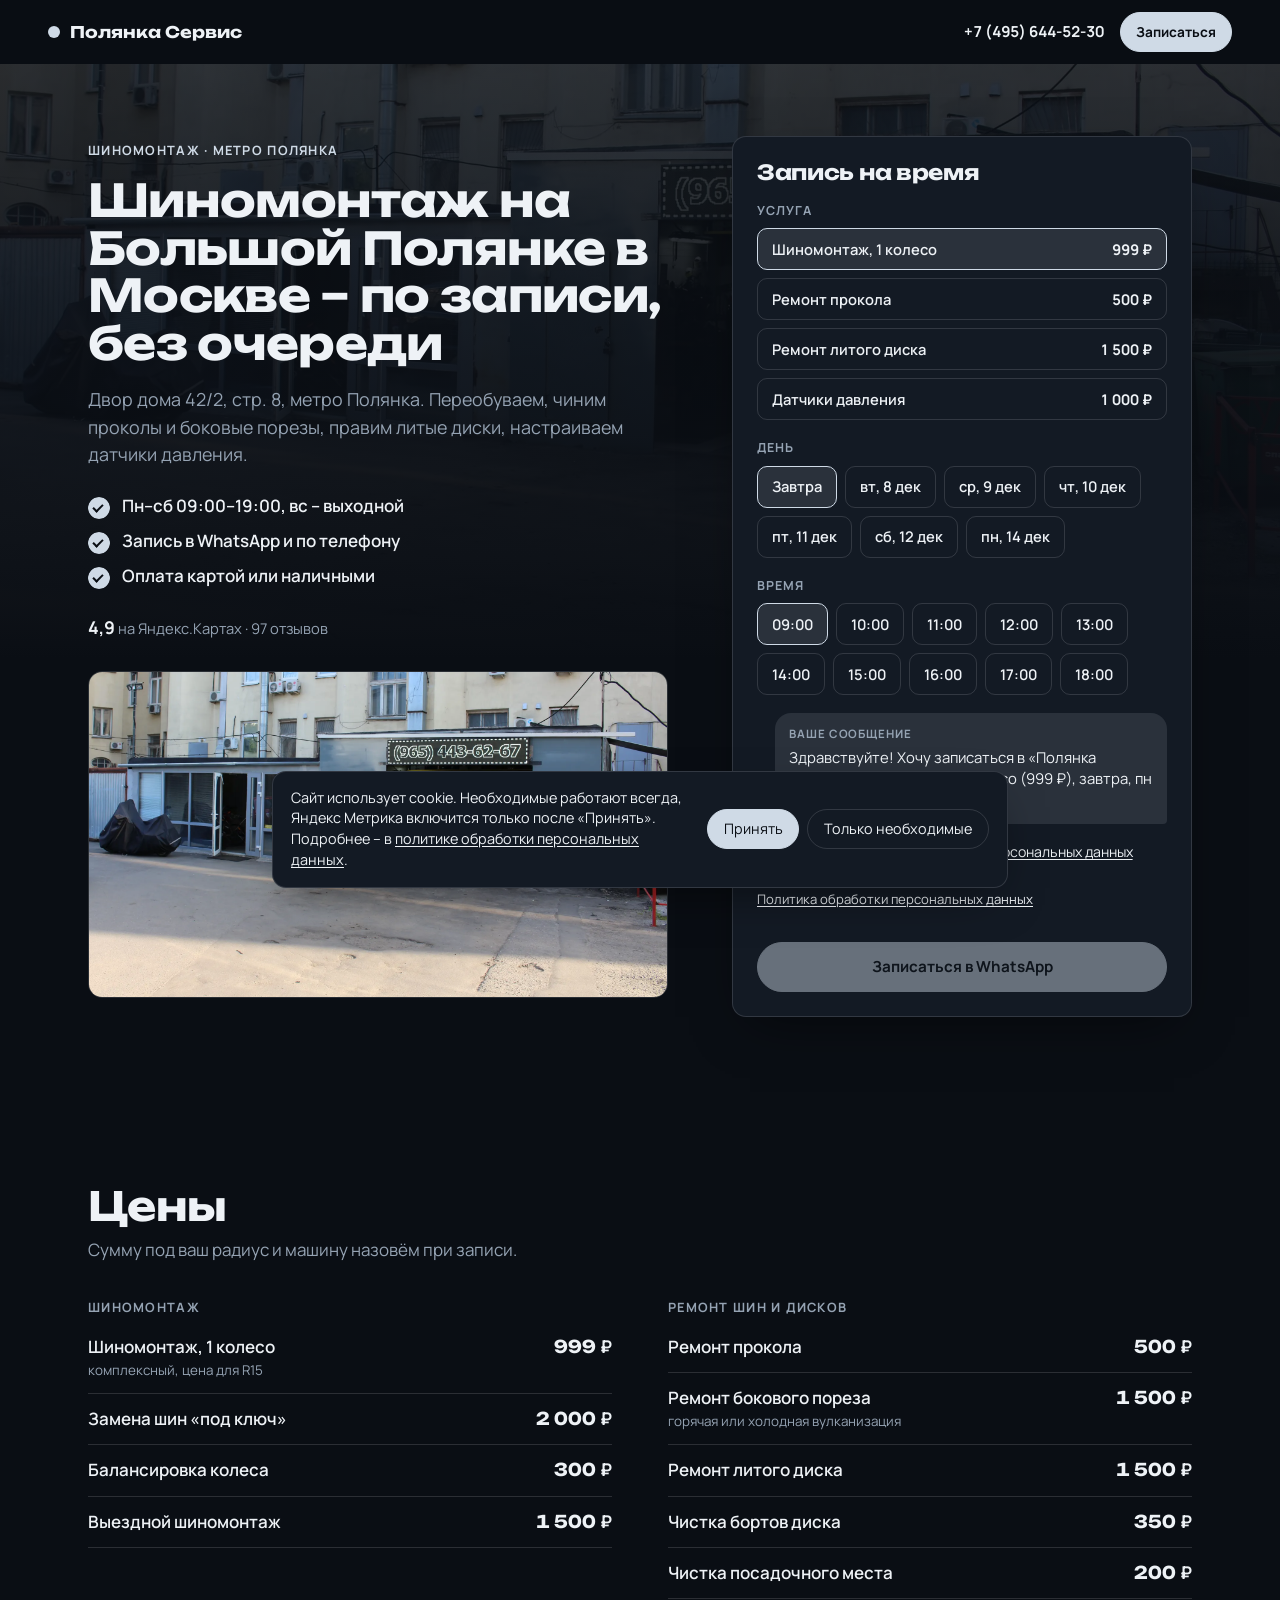
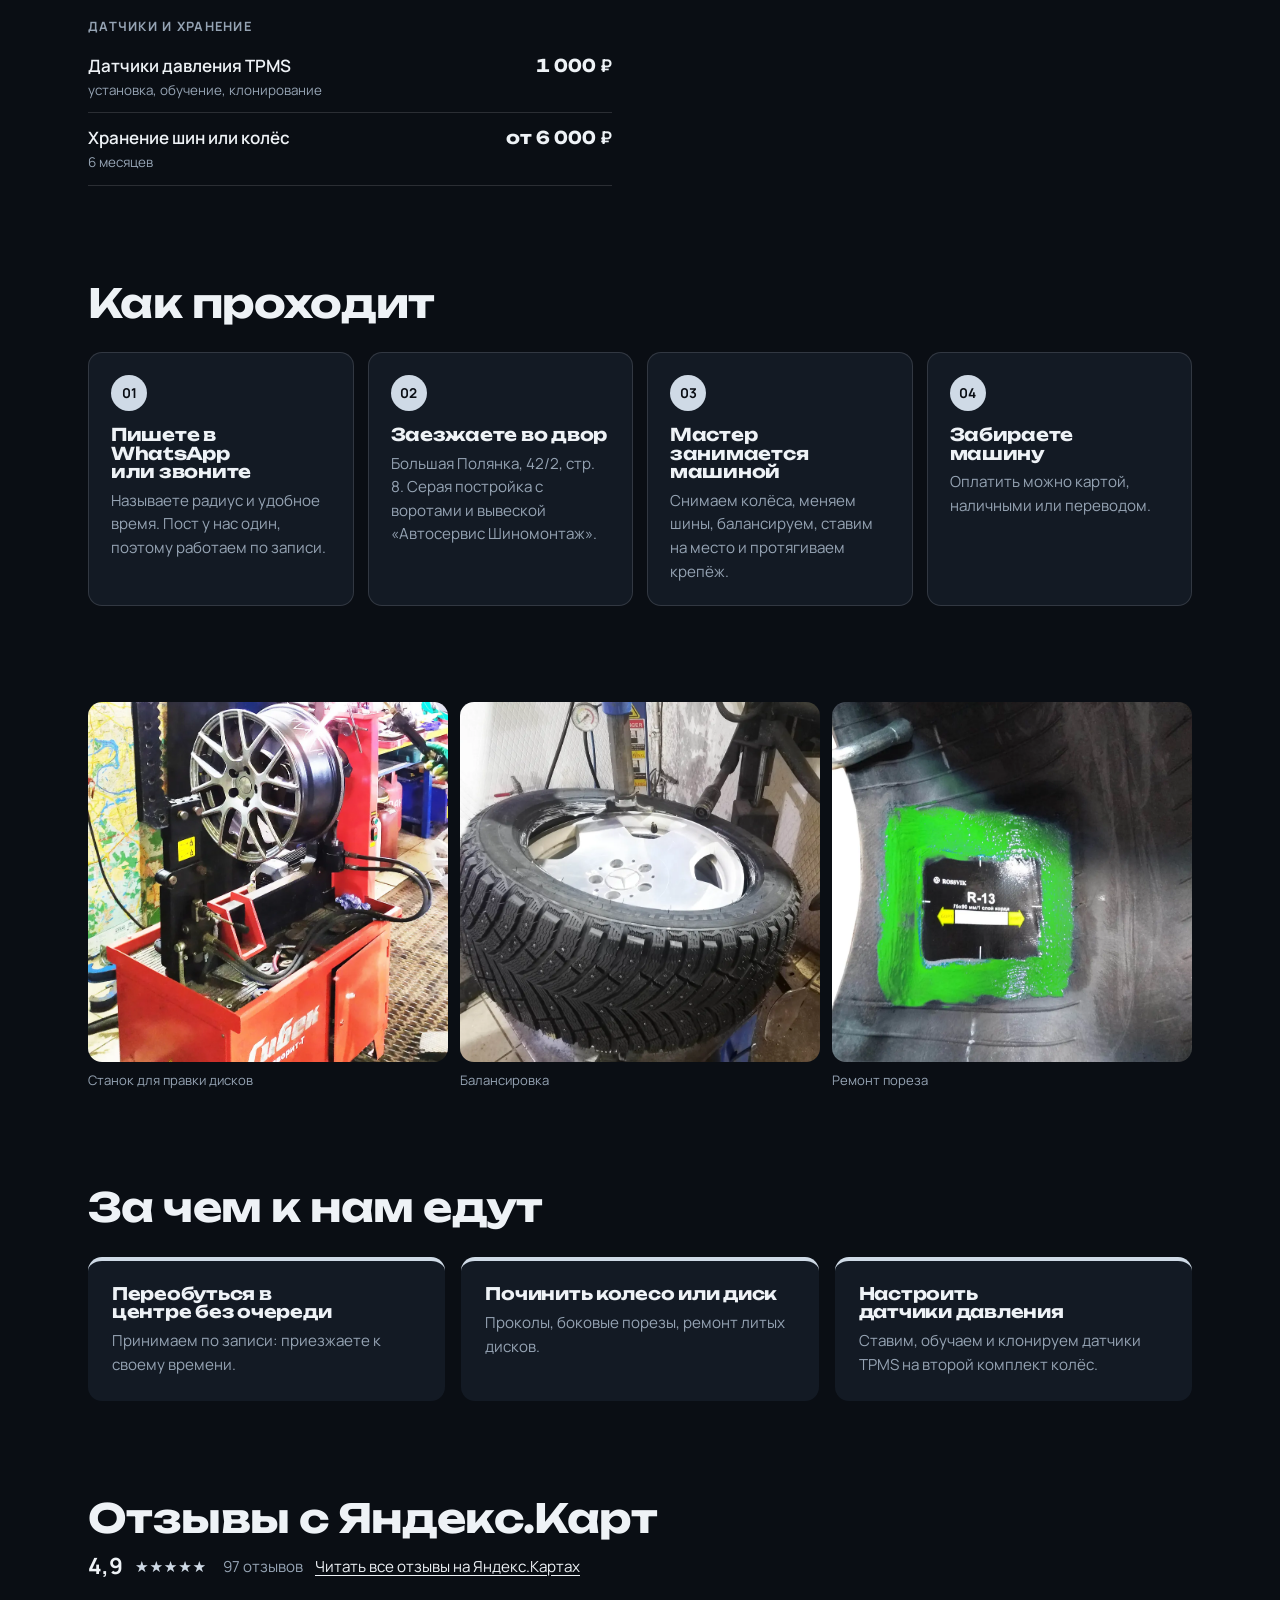
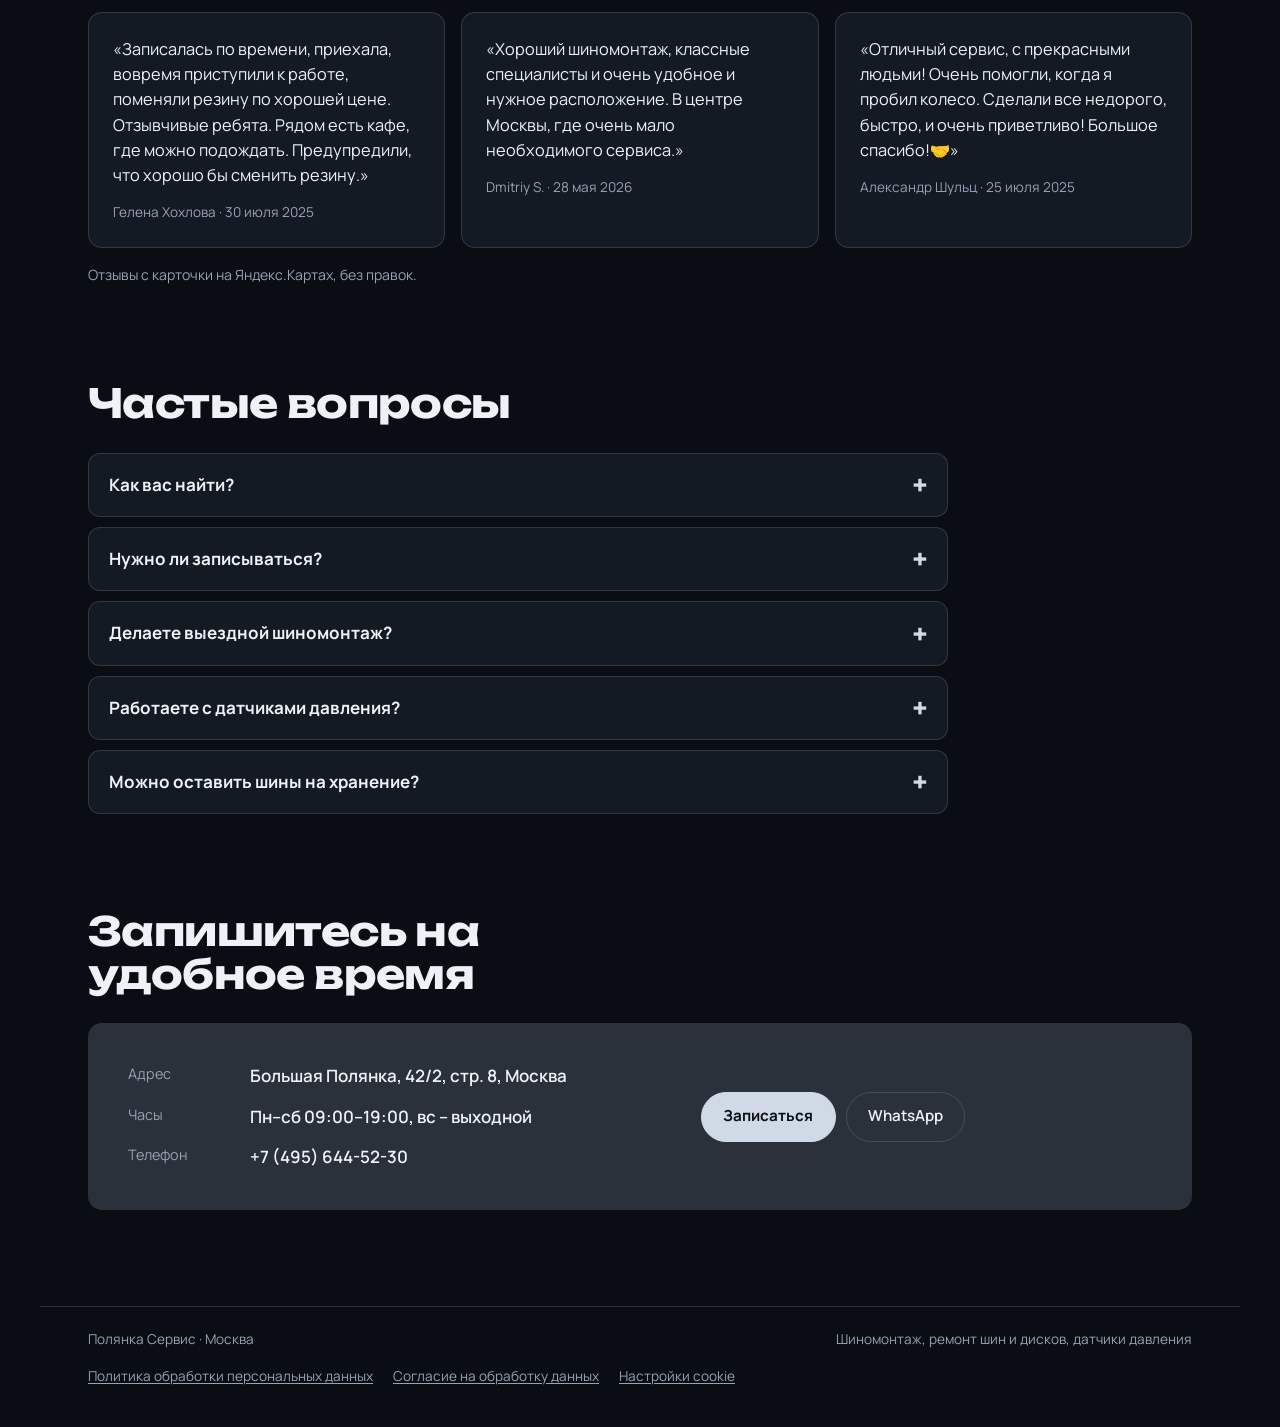
==== commit 6c857e86: "152-ФЗ: cookie-баннер, Метрика после согласия, текст согласия" ====
--- a/index.html
+++ b/index.html
@@ -23,7 +23,7 @@
 </style>
 <link rel="stylesheet" href="style-prod.css">
 </head>
-<body class="s-prod" id="top" data-wa="79654436267" data-tg="" data-max="">
+<body class="s-prod" id="top" data-wa="79654436267" data-tg="" data-max="" data-ym="">
 <header class="s-bar" data-s-bar>
   <a class="s-bar__brand" href="#top"><i aria-hidden="true"></i>Полянка Сервис</a>
   <div class="s-bar__right">
@@ -49,7 +49,8 @@
       <fieldset><legend>День</legend><div class="s-chips" data-s-days></div></fieldset>
       <fieldset><legend>Время</legend><div class="s-chips" data-s-times></div></fieldset>
       <div class="s-bubble" aria-live="polite"><span class="s-bubble__label">Ваше сообщение</span><p data-s-bubble></p></div>
-      <label class="s-consent"><input type="checkbox" name="consent" data-s-consent><span>Согласен на обработку персональных данных: <a href="consent.html" target="_blank" rel="noopener">согласие</a>, <a href="privacy.html" target="_blank" rel="noopener">политика</a></span></label>
+            <label class="s-consent"><input type="checkbox" name="consent" data-s-consent><span>Я даю <a href="consent.html" target="_blank" rel="noopener">согласие на обработку персональных данных</a></span></label>
+      <p class="s-consent__more"><a href="privacy.html" target="_blank" rel="noopener">Политика обработки персональных данных</a></p>
       <div class="s-send">
         <a class="s-btn s-btn--wide" data-s-msg="whatsapp" data-s-needs-consent aria-disabled="true" href="#">Записаться в WhatsApp</a>
         
@@ -145,7 +146,7 @@
     </div>
   </section>
 </main>
-<footer class="s-foot"><p>Полянка Сервис · Москва</p><p>Шиномонтаж, ремонт шин и дисков, датчики давления</p><p class="s-foot__legal"><a href="privacy.html">Политика обработки персональных данных</a><a href="consent.html">Согласие на обработку данных</a></p></footer>
+<footer class="s-foot"><p>Полянка Сервис · Москва</p><p>Шиномонтаж, ремонт шин и дисков, датчики давления</p><p class="s-foot__legal"><a href="privacy.html">Политика обработки персональных данных</a><a href="consent.html">Согласие на обработку данных</a><a href="#" data-s-cookie-open>Настройки cookie</a></p></footer>
 <nav class="s-dock" aria-label="Быстрая связь"><a class="s-btn" href="#widget">Записаться</a><a class="s-btn s-btn--ghost" href="tel:+74956445230">Позвонить</a></nav>
 <script src="style.js" defer></script>
 </body>
--- a/style-prod.css
+++ b/style-prod.css
@@ -259,3 +259,10 @@
 .s-btn[aria-disabled="true"] { opacity: .45; cursor: not-allowed; filter: none; }
 .s-foot__legal { display: flex; flex-wrap: wrap; gap: .4rem 1.25rem; }
 .s-foot__legal a { text-decoration: underline; text-underline-offset: .15em; }
+.s-consent__more { margin: -.4rem 0 .9rem; font-size: .82rem; }
+.s-consent__more a { text-decoration: underline; text-underline-offset: .15em; }
+.s-cookie { position: fixed; z-index: 60; left: 12px; right: 12px; bottom: 12px; max-width: 46rem; margin: 0 auto; padding: 16px 18px; display: flex; gap: 14px 20px; align-items: center; flex-wrap: wrap; background: var(--c-surface); color: var(--c-ink); border: 1px solid var(--hair); border-radius: var(--r); box-shadow: var(--shadow); font-size: .9rem; line-height: 1.45; }
+.s-cookie p { margin: 0; flex: 1 1 18rem; }
+.s-cookie a { text-decoration: underline; text-underline-offset: .15em; }
+.s-cookie__btns { display: flex; gap: 8px; flex-wrap: wrap; }
+.s-cookie button { cursor: pointer; font: inherit; }
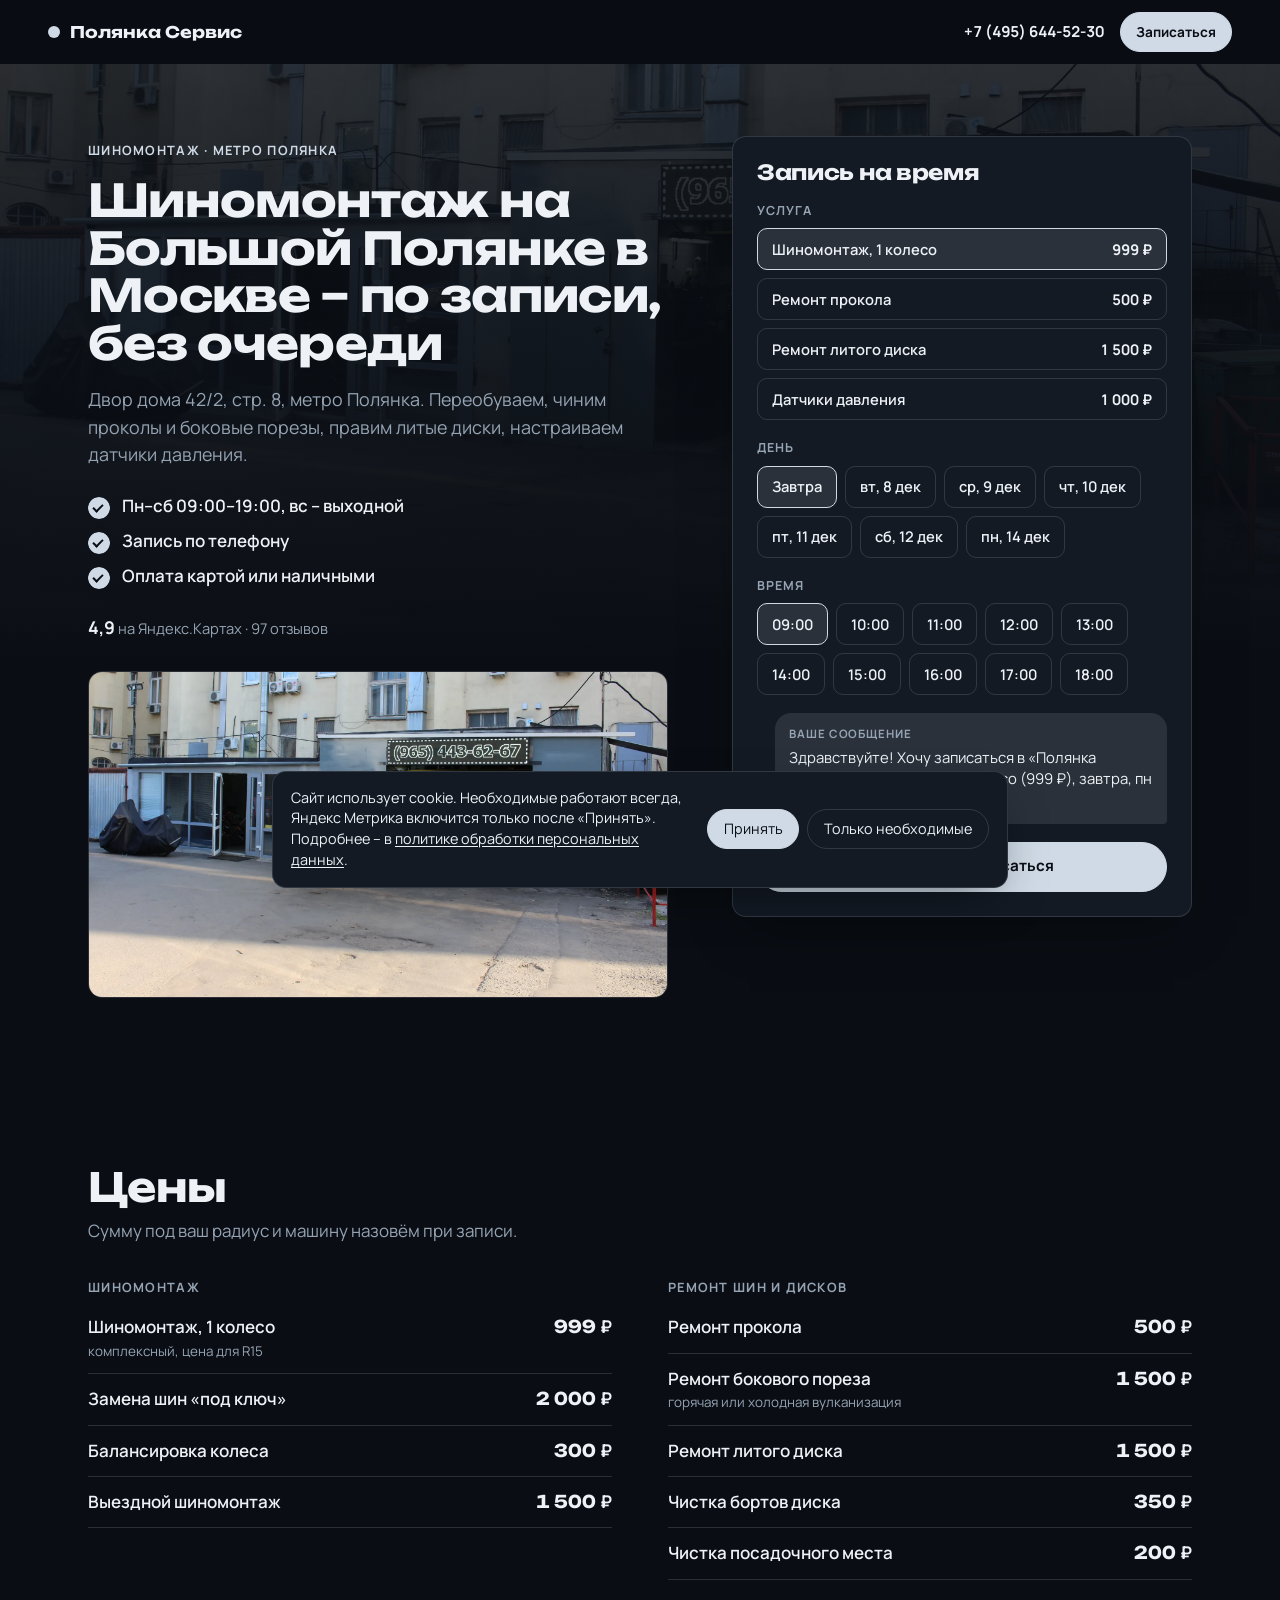
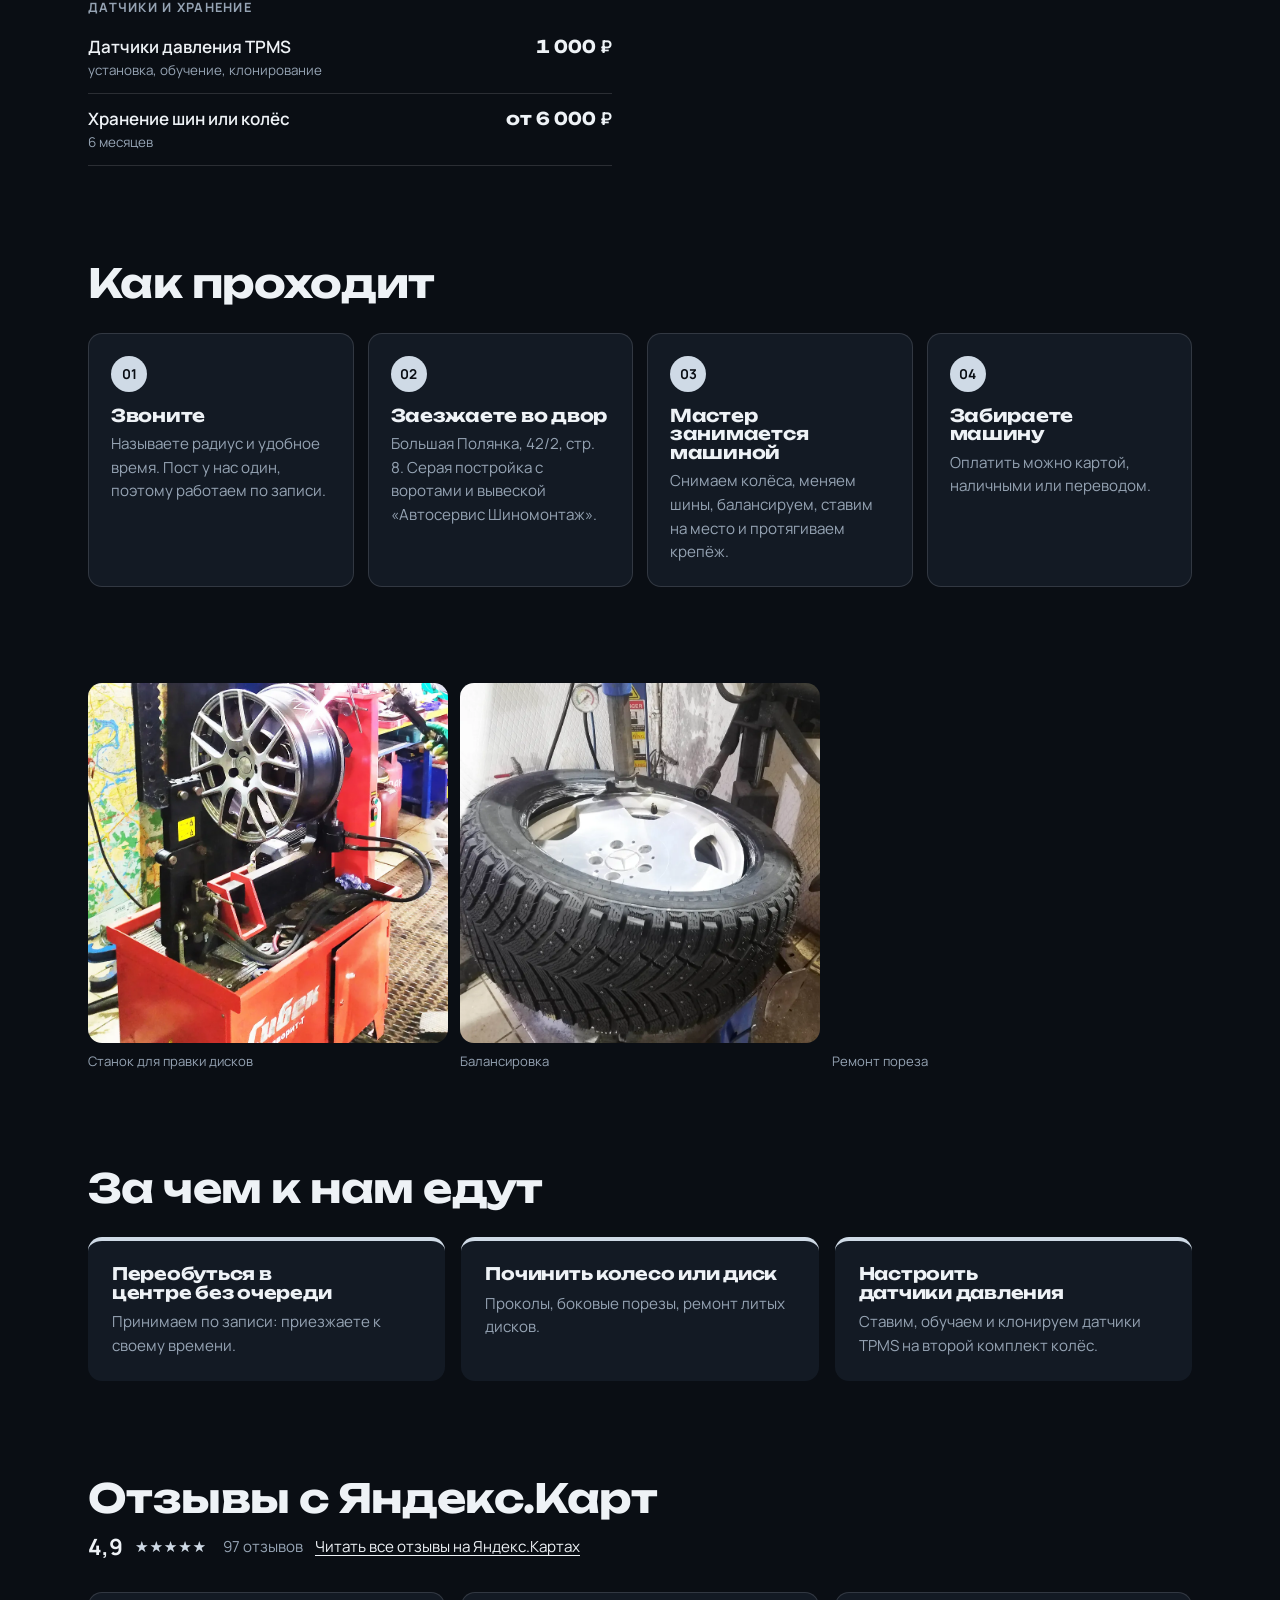
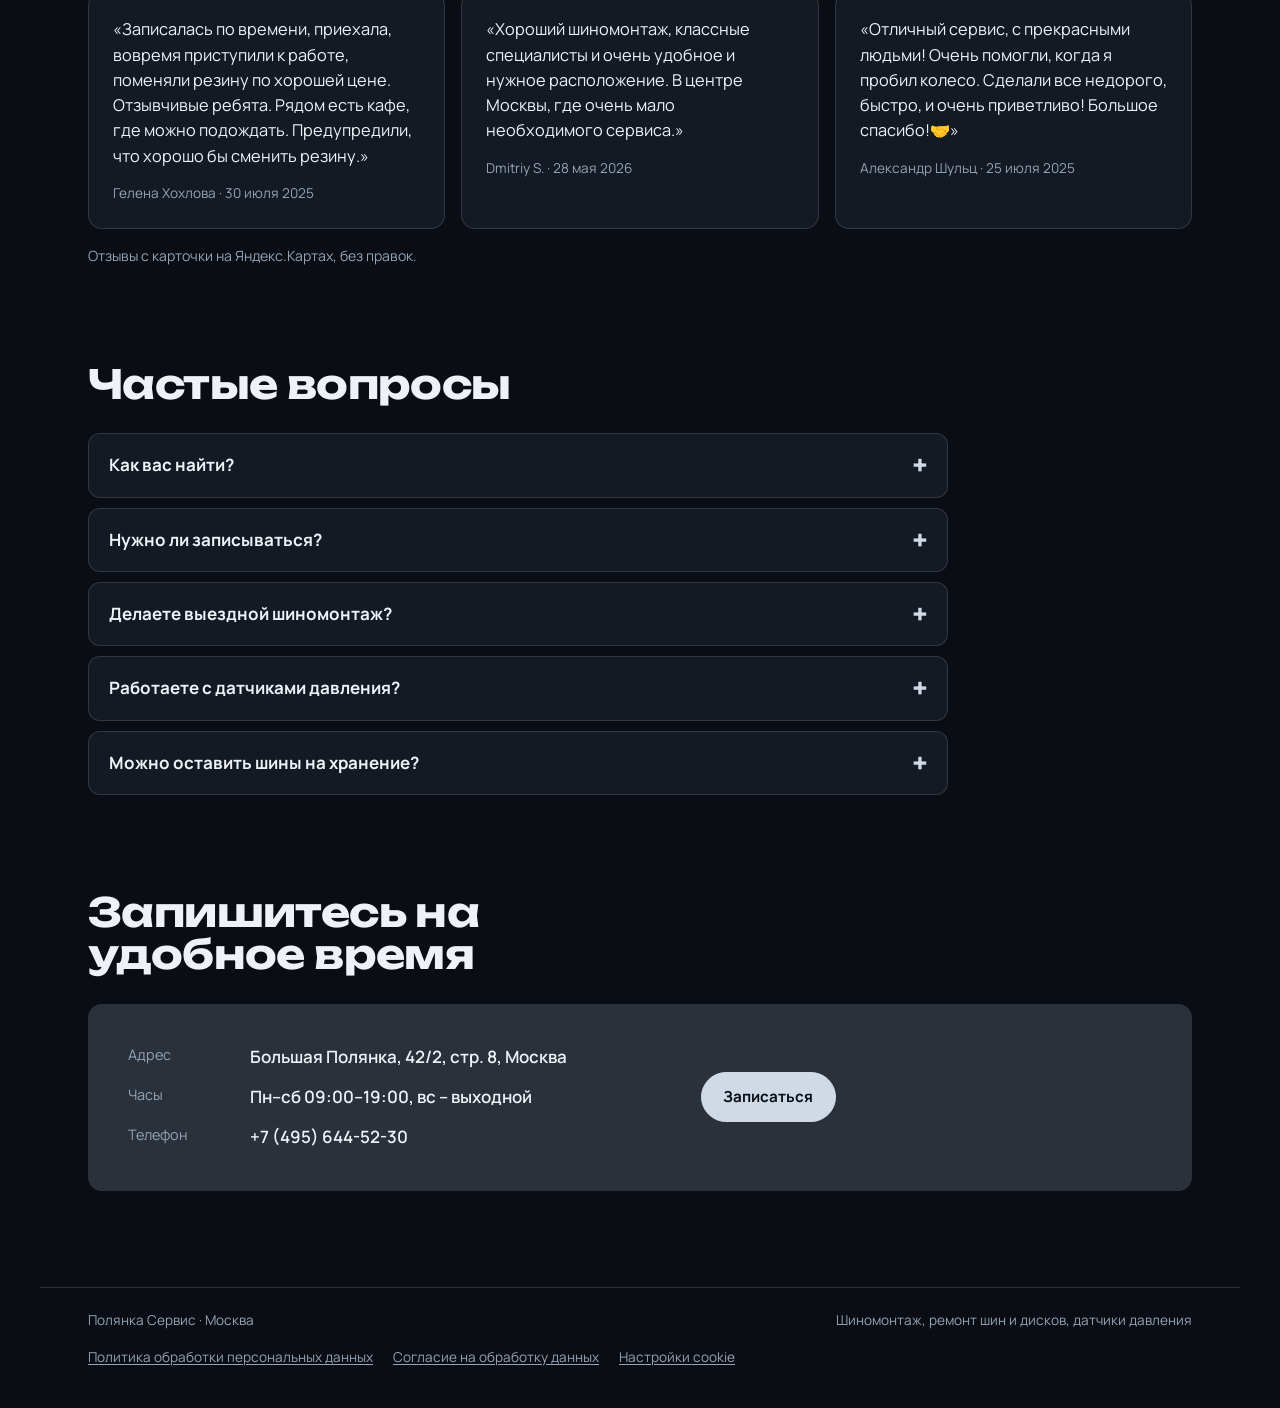
==== commit 35d78dd2: "Убран WhatsApp, слот MAX, звонок вместо записи" ====
--- a/index.html
+++ b/index.html
@@ -23,7 +23,7 @@
 </style>
 <link rel="stylesheet" href="style-prod.css">
 </head>
-<body class="s-prod" id="top" data-wa="79654436267" data-tg="" data-max="" data-ym="">
+<body class="s-prod" id="top" data-tg="" data-max="" data-ym="">
 <header class="s-bar" data-s-bar>
   <a class="s-bar__brand" href="#top"><i aria-hidden="true"></i>Полянка Сервис</a>
   <div class="s-bar__right">
@@ -37,7 +37,7 @@
       <p class="s-eyebrow">Шиномонтаж · метро Полянка</p>
       <h1>Шиномонтаж на Большой Полянке в Москве – по записи, без очереди</h1>
       <p class="s-lead">Двор дома 42/2, стр. 8, метро Полянка. Переобуваем, чиним проколы и боковые порезы, правим литые диски, настраиваем датчики давления.</p>
-      <ul class="s-ticks"><li>Пн–сб 09:00–19:00, вс – выходной</li><li>Запись в WhatsApp и по телефону</li><li>Оплата картой или наличными</li></ul>
+      <ul class="s-ticks"><li>Пн–сб 09:00–19:00, вс – выходной</li><li>Запись по телефону</li><li>Оплата картой или наличными</li></ul>
       <p class="s-rating"><b>4,9</b> на Яндекс.Картах · 97 отзывов</p>
       <figure class="s-hero__photo"><img class="" src="assets/hero.webp" alt="Двор и ворота шиномонтажа на Большой Полянке" loading="lazy" decoding="async"></figure>
     </div>
@@ -49,10 +49,11 @@
       <fieldset><legend>День</legend><div class="s-chips" data-s-days></div></fieldset>
       <fieldset><legend>Время</legend><div class="s-chips" data-s-times></div></fieldset>
       <div class="s-bubble" aria-live="polite"><span class="s-bubble__label">Ваше сообщение</span><p data-s-bubble></p></div>
-            <label class="s-consent"><input type="checkbox" name="consent" data-s-consent><span>Я даю <a href="consent.html" target="_blank" rel="noopener">согласие на обработку персональных данных</a></span></label>
-      <p class="s-consent__more"><a href="privacy.html" target="_blank" rel="noopener">Политика обработки персональных данных</a></p>
+            <label class="s-consent" data-s-maxonly hidden><input type="checkbox" name="consent" data-s-consent><span>Я даю <a href="consent.html" target="_blank" rel="noopener">согласие на обработку персональных данных</a></span></label>
+      <p class="s-consent__more" data-s-maxonly hidden><a href="privacy.html" target="_blank" rel="noopener">Политика обработки персональных данных</a></p>
       <div class="s-send">
-        <a class="s-btn s-btn--wide" data-s-msg="whatsapp" data-s-needs-consent aria-disabled="true" href="#">Записаться в WhatsApp</a>
+        <a class="s-btn s-btn--wide" data-s-msg="max" data-s-needs-consent aria-disabled="true" hidden href="#">Записаться в MAX</a>
+        <a class="s-btn s-btn--wide" data-s-nomax href="tel:+74956445230">Позвонить и записаться</a>
         
       </div>
       <p class="s-send__note" data-s-copied hidden>Текст скопирован – вставьте его в чат.</p>
@@ -97,7 +98,7 @@
   <section class="s-section s-reveal">
     <header class="s-section__head"><h2>Как проходит</h2></header>
     <ol class="s-steps">
-      <li class="s-steps__item"><span class="s-steps__n">01</span><h3>Пишете в WhatsApp или звоните</h3><p>Называете радиус и удобное время. Пост у нас один, поэтому работаем по записи.</p></li>
+      <li class="s-steps__item"><span class="s-steps__n">01</span><h3>Звоните</h3><p>Называете радиус и удобное время. Пост у нас один, поэтому работаем по записи.</p></li>
       <li class="s-steps__item"><span class="s-steps__n">02</span><h3>Заезжаете во двор</h3><p>Большая Полянка, 42/2, стр. 8. Серая постройка с воротами и вывеской «Автосервис Шиномонтаж».</p></li>
       <li class="s-steps__item"><span class="s-steps__n">03</span><h3>Мастер занимается машиной</h3><p>Снимаем колёса, меняем шины, балансируем, ставим на место и протягиваем крепёж.</p></li>
       <li class="s-steps__item"><span class="s-steps__n">04</span><h3>Забираете машину</h3><p>Оплатить можно картой, наличными или переводом.</p></li>
@@ -127,7 +128,7 @@
 
   <section class="s-section s-reveal">
     <header class="s-section__head"><h2>Частые вопросы</h2></header>
-    <div class="s-faq"><details><summary>Как вас найти?</summary><p>Улица Большая Полянка, 42/2, стр. 8, метро Полянка. Мы во дворе: серая постройка с воротами и вывеской «Автосервис Шиномонтаж». Как заехать, подскажем при записи.</p></details><details><summary>Нужно ли записываться?</summary><p>Да, лучше заранее: пост у нас один. Напишите в WhatsApp или позвоните.</p></details><details><summary>Делаете выездной шиномонтаж?</summary><p>Да, мобильный шиномонтаж приезжает к вам. Выезд – 1 500 ₽.</p></details><details><summary>Работаете с датчиками давления?</summary><p>Да: устанавливаем, обучаем, заменяем и клонируем датчики TPMS. Цена – 1 000 ₽.</p></details><details><summary>Можно оставить шины на хранение?</summary><p>Да, на 6 месяцев, от 6 000 ₽. Цена одна за шины и за колёса в сборе.</p></details></div>
+    <div class="s-faq"><details><summary>Как вас найти?</summary><p>Улица Большая Полянка, 42/2, стр. 8, метро Полянка. Мы во дворе: серая постройка с воротами и вывеской «Автосервис Шиномонтаж». Как заехать, подскажем при записи.</p></details><details><summary>Нужно ли записываться?</summary><p>Да, лучше заранее: пост у нас один. Позвоните нам.</p></details><details><summary>Делаете выездной шиномонтаж?</summary><p>Да, мобильный шиномонтаж приезжает к вам. Выезд – 1 500 ₽.</p></details><details><summary>Работаете с датчиками давления?</summary><p>Да: устанавливаем, обучаем, заменяем и клонируем датчики TPMS. Цена – 1 000 ₽.</p></details><details><summary>Можно оставить шины на хранение?</summary><p>Да, на 6 месяцев, от 6 000 ₽. Цена одна за шины и за колёса в сборе.</p></details></div>
   </section>
 
   <section class="s-section s-final s-reveal" id="contacts">
@@ -140,7 +141,7 @@
       </dl>
       <div class="s-contacts__actions">
         <a class="s-btn" href="#widget">Записаться</a>
-        <a class="s-btn s-btn--ghost" data-s-msg="whatsapp" href="#">WhatsApp</a>
+        <a class="s-btn s-btn--ghost" data-s-msg="max" hidden href="#">MAX</a>
         
       </div>
     </div>
--- a/style-prod.css
+++ b/style-prod.css
@@ -266,3 +266,4 @@
 .s-cookie a { text-decoration: underline; text-underline-offset: .15em; }
 .s-cookie__btns { display: flex; gap: 8px; flex-wrap: wrap; }
 .s-cookie button { cursor: pointer; font: inherit; }
+.s-btn[hidden], .s-consent[hidden], .s-consent__more[hidden] { display: none !important; }
